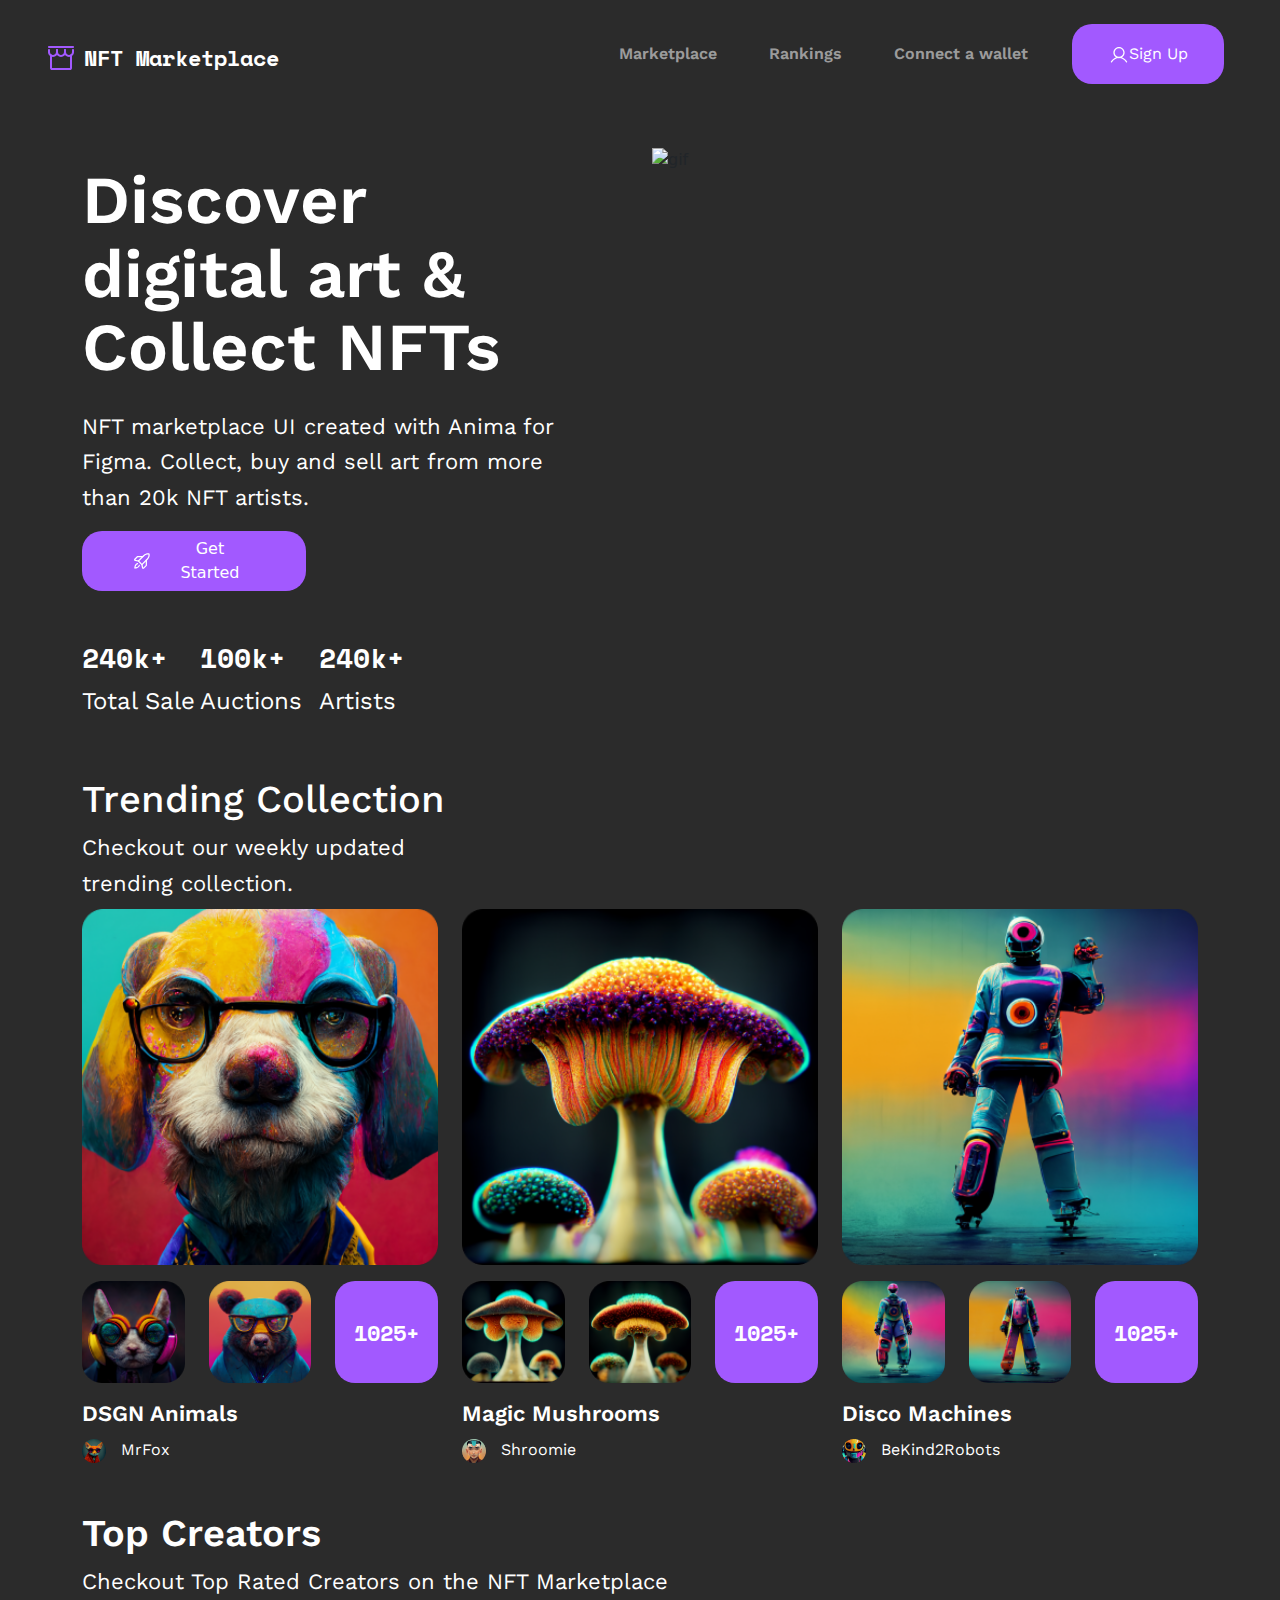
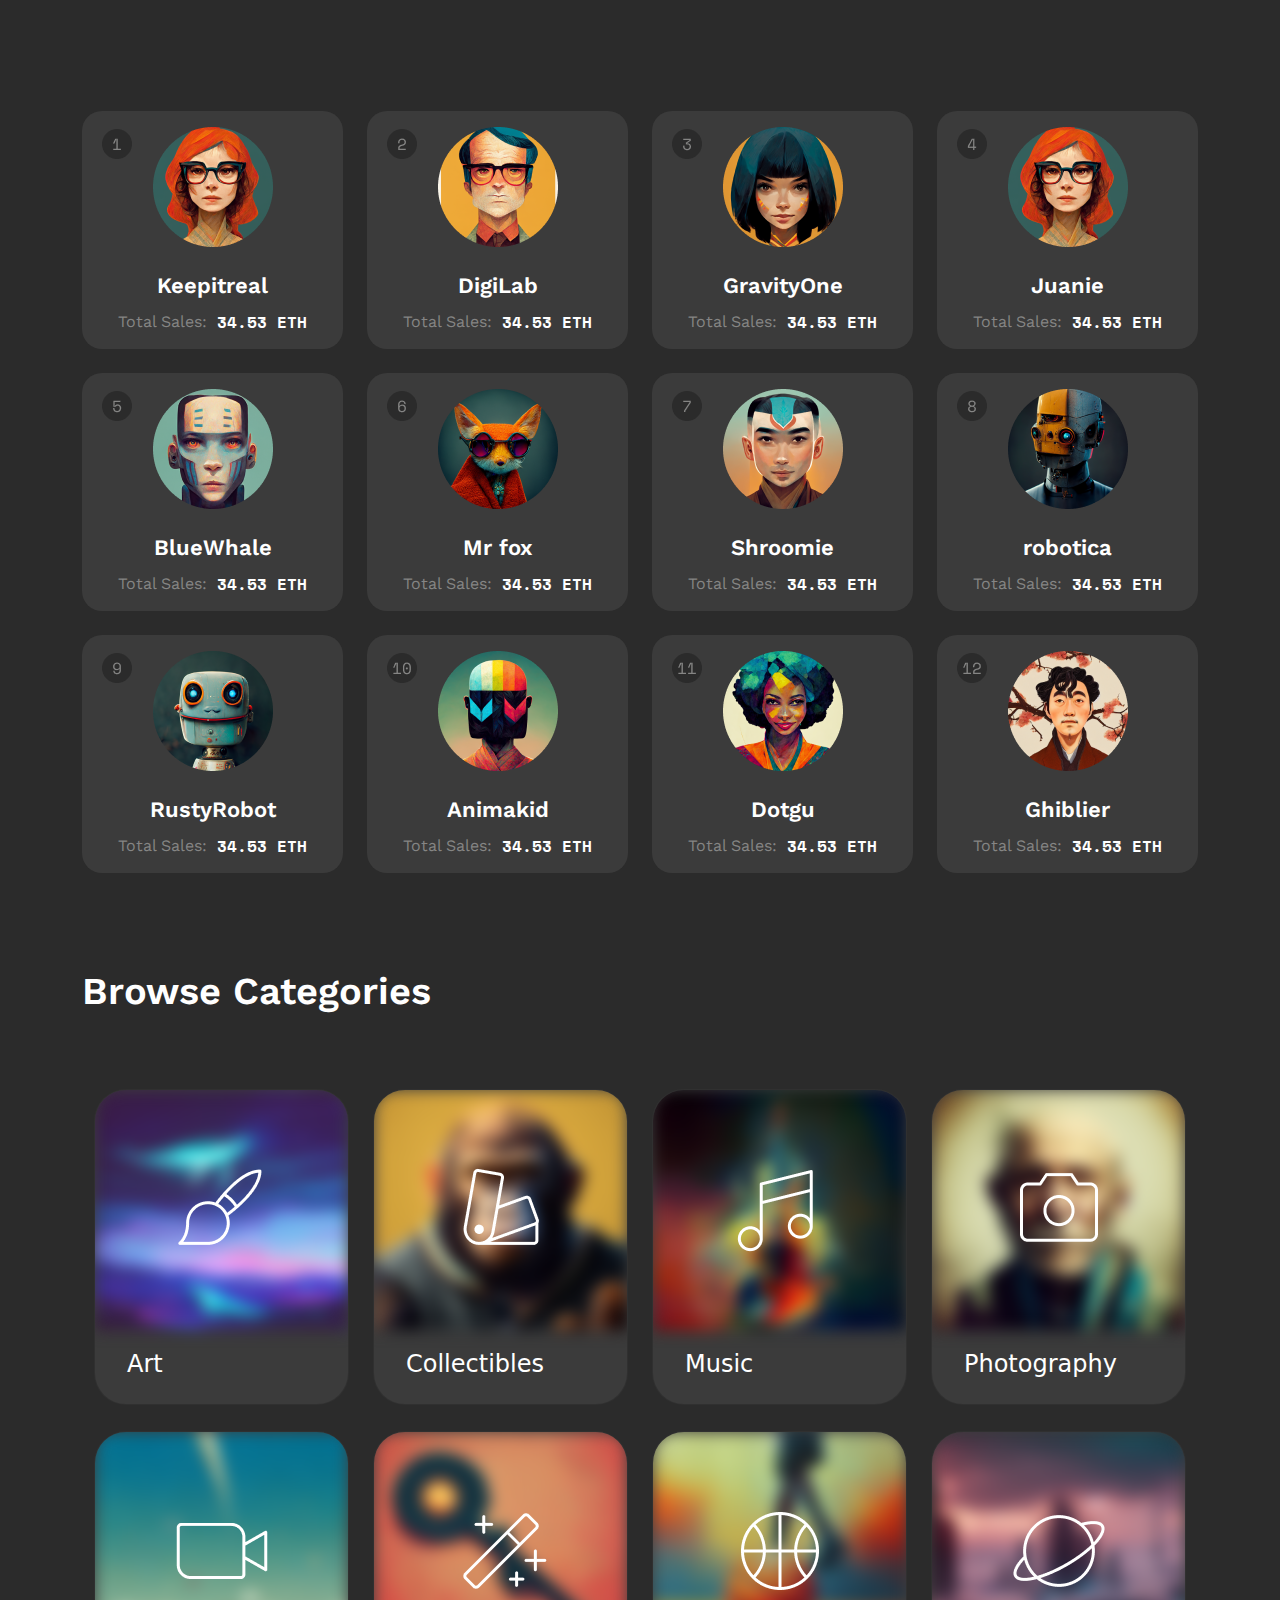
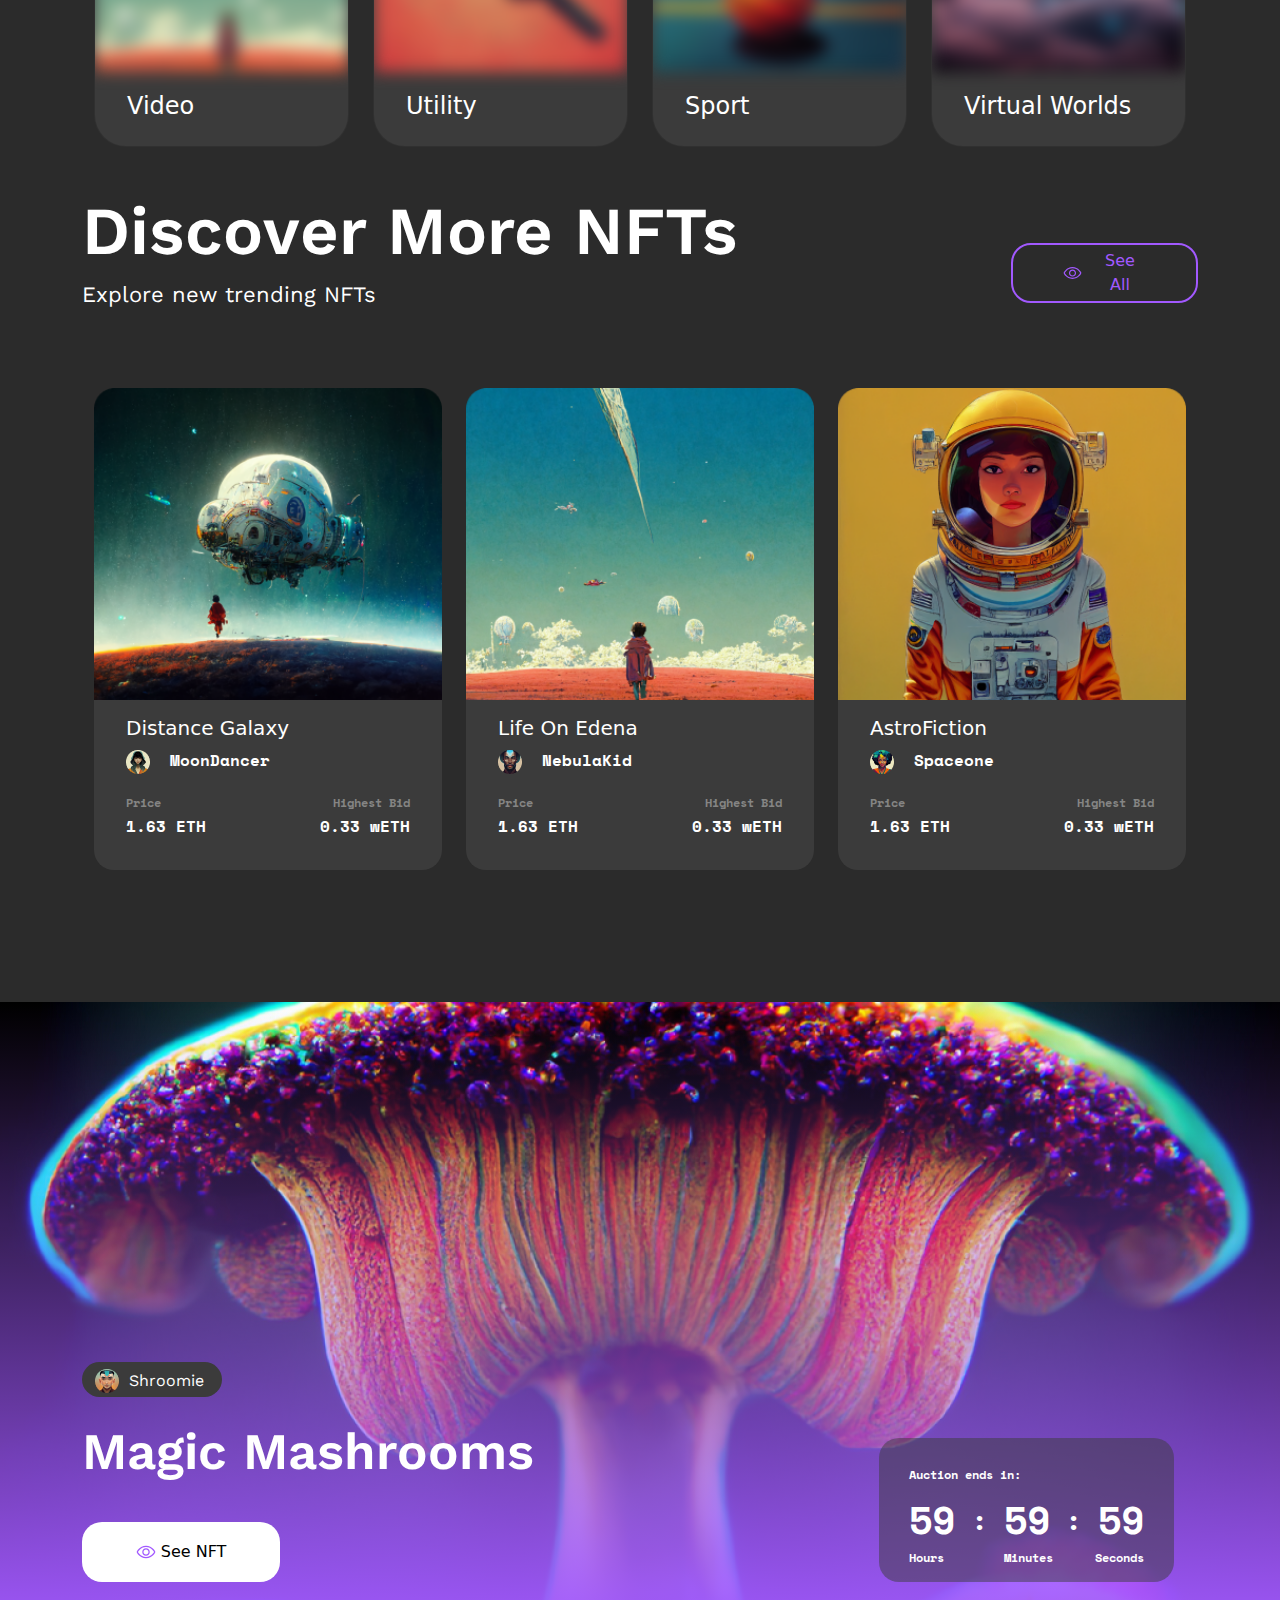
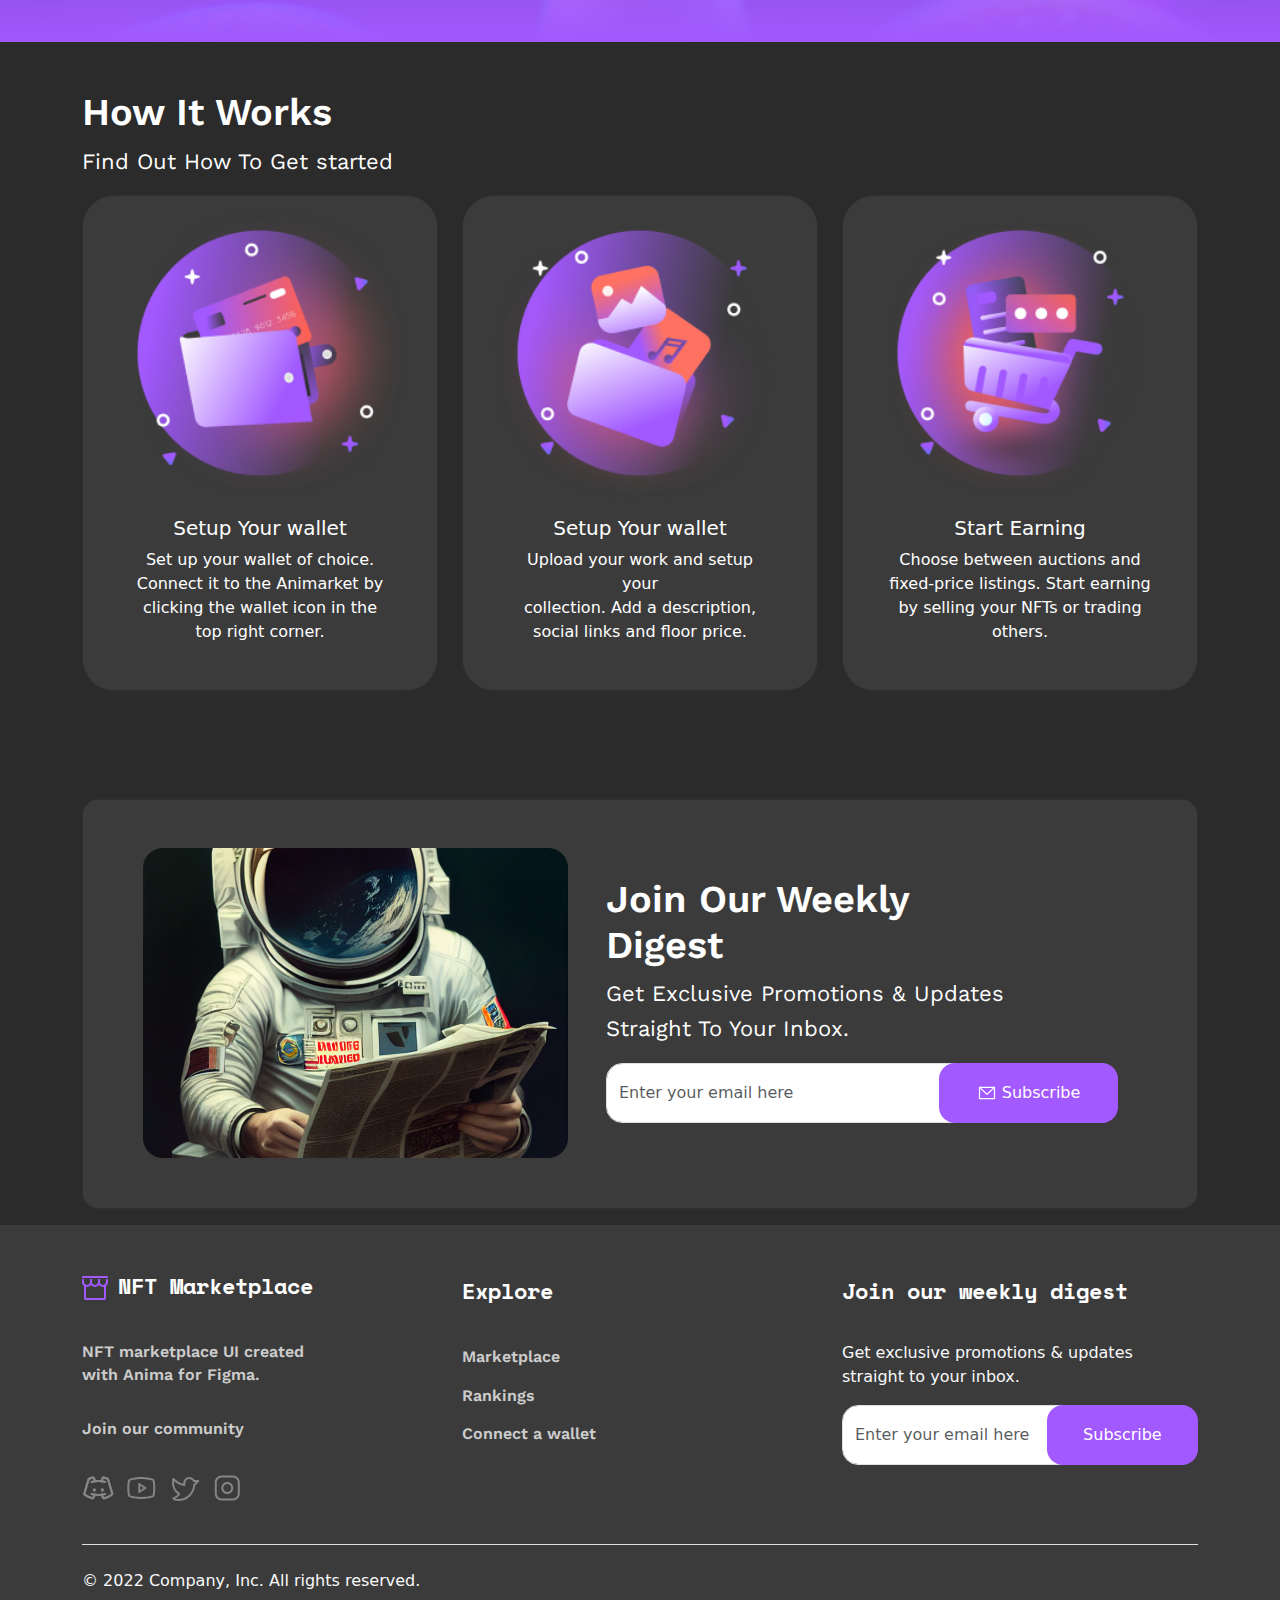
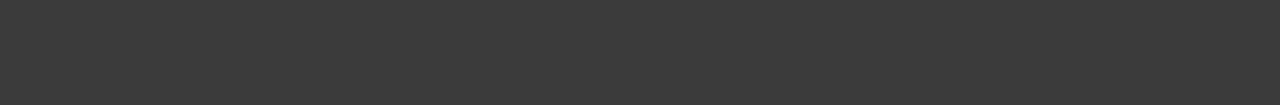
==== index.html @ c6dda2f6 "initial commit" ====
<!DOCTYPE html>
<html lang="en" style="overflow-x: hidden;">

<head>
    <title></title>
    <meta charset="UTF-8">
    <meta name="viewport" content="width=device-width, initial-scale=1">
    <link href="https://cdn.jsdelivr.net/npm/bootstrap@5.3.0-alpha1/dist/css/bootstrap.min.css" rel="stylesheet">
    <script src="https://cdn.jsdelivr.net/npm/bootstrap@5.3.0-alpha1/dist/js/bootstrap.bundle.min.js"></script>
    <link href="style.css" rel="stylesheet">
</head>

<body>


    <div class="navbar navbar-expand-lg navbar-dark">
        <h5 class="logo1 mt-4"><svg width="26" height="24" viewBox="0 0 26 24" fill="none"
                xmlns="http://www.w3.org/2000/svg">
                <path fill-rule="evenodd" clip-rule="evenodd"
                    d="M3 8.4502C3.55228 8.4502 4 8.89791 4 9.4502V22.0002H22V9.4502C22 8.89791 22.4477 8.4502 23 8.4502C23.5523 8.4502 24 8.89791 24 9.4502V22.0002C24 22.5306 23.7893 23.0393 23.4142 23.4144C23.0391 23.7895 22.5304 24.0002 22 24.0002H4C3.46957 24.0002 2.96086 23.7895 2.58579 23.4144C2.21071 23.0393 2 22.5306 2 22.0002V9.4502C2 8.89791 2.44772 8.4502 3 8.4502Z"
                    fill="#A259FF"></path>
                <path fill-rule="evenodd" clip-rule="evenodd"
                    d="M0 1C0 0.447715 0.447715 0 1 0H25C25.5523 0 26 0.447715 26 1C26 1.55228 25.5523 2 25 2H1C0.447715 2 0 1.55228 0 1Z"
                    fill="#A259FF"></path>
                <path fill-rule="evenodd" clip-rule="evenodd"
                    d="M1 3C1.55228 3 2 3.44772 2 4V6C2 6.79565 2.31607 7.55871 2.87868 8.12132C3.44129 8.68393 4.20435 9 5 9C5.79565 9 6.55871 8.68393 7.12132 8.12132C7.68393 7.55871 8 6.79565 8 6V4C8 3.44772 8.44772 3 9 3C9.55229 3 10 3.44772 10 4V6C10 7.32608 9.47322 8.59785 8.53553 9.53553C7.59785 10.4732 6.32608 11 5 11C3.67392 11 2.40215 10.4732 1.46447 9.53553C0.526784 8.59785 0 7.32608 0 6V4C0 3.44772 0.447715 3 1 3Z"
                    fill="#A259FF"></path>
                <path fill-rule="evenodd" clip-rule="evenodd"
                    d="M9 3C9.55228 3 10 3.44772 10 4V6C10 6.79565 10.3161 7.55871 10.8787 8.12132C11.4413 8.68393 12.2044 9 13 9C13.7956 9 14.5587 8.68393 15.1213 8.12132C15.6839 7.55871 16 6.79565 16 6V4C16 3.44772 16.4477 3 17 3C17.5523 3 18 3.44772 18 4V6C18 7.32608 17.4732 8.59785 16.5355 9.53553C15.5979 10.4732 14.3261 11 13 11C11.6739 11 10.4021 10.4732 9.46447 9.53553C8.52678 8.59785 8 7.32608 8 6V4C8 3.44772 8.44772 3 9 3Z"
                    fill="#A259FF"></path>
                <path fill-rule="evenodd" clip-rule="evenodd"
                    d="M17 3C17.5523 3 18 3.44772 18 4V6C18 6.79565 18.3161 7.55871 18.8787 8.12132C19.4413 8.68393 20.2044 9 21 9C21.7956 9 22.5587 8.68393 23.1213 8.12132C23.6839 7.55871 24 6.79565 24 6V4C24 3.44772 24.4477 3 25 3C25.5523 3 26 3.44772 26 4V6C26 7.32608 25.4732 8.59785 24.5355 9.53553C23.5979 10.4732 22.3261 11 21 11C19.6739 11 18.4021 10.4732 17.4645 9.53553C16.5268 8.59785 16 7.32608 16 6V4C16 3.44772 16.4477 3 17 3Z"
                    fill="#A259FF"></path>
            </svg>NFT Marketplace</h5>
        <button class="navbar-toggler mt-3 border-0" type="button" data-bs-toggle="collapse" data-bs-target="#myNav">
            <svg width="24" height="24" viewBox="0 0 24 24" fill="none" xmlns="http://www.w3.org/2000/svg">
                <path fill-rule="evenodd" clip-rule="evenodd"
                    d="M3 12C3 11.5858 3.33579 11.25 3.75 11.25H20.25C20.6642 11.25 21 11.5858 21 12C21 12.4142 20.6642 12.75 20.25 12.75H3.75C3.33579 12.75 3 12.4142 3 12Z"
                    fill="white"></path>
                <path fill-rule="evenodd" clip-rule="evenodd"
                    d="M3 6C3 5.58579 3.33579 5.25 3.75 5.25H15C15.4142 5.25 15.75 5.58579 15.75 6C15.75 6.41421 15.4142 6.75 15 6.75H3.75C3.33579 6.75 3 6.41421 3 6Z"
                    fill="white"></path>
                <path fill-rule="evenodd" clip-rule="evenodd"
                    d="M3 18C3 17.5858 3.33579 17.25 3.75 17.25H15C15.4142 17.25 15.75 17.5858 15.75 18C15.75 18.4142 15.4142 18.75 15 18.75H3.75C3.33579 18.75 3 18.4142 3 18Z"
                    fill="white"></path>
            </svg>
        </button>
        <div class="collapse navbar-collapse" id="myNav">
            <ul class="navbar-nav mt-2 ms-auto  me-5 ">
                <li class="nav-link nav-link1">
                    <a href="index6.html" class="nav-link">Marketplace</a>
                </li>
                <li class="nav-link nav-link1">
                    <a href="index7.htm" class="nav-link">Rankings</a>
                </li>
                <li class="nav-link nav-link1">
                    <a href="index4.html" class="nav-link">Connect a wallet</a>
                </li>
                <li class="nav-link  nav-link1">
                    <a href="index2.html">
                        <button class="Sign"><svg width="20" height="20" viewBox="0 0 20 20" fill="none"
                                xmlns="http://www.w3.org/2000/svg">
                                <path fill-rule="evenodd" clip-rule="evenodd"
                                    d="M10 3.125C7.58375 3.125 5.625 5.08375 5.625 7.5C5.625 9.91625 7.58375 11.875 10 11.875C12.4162 11.875 14.375 9.91625 14.375 7.5C14.375 5.08375 12.4162 3.125 10 3.125ZM4.375 7.5C4.375 4.3934 6.8934 1.875 10 1.875C13.1066 1.875 15.625 4.3934 15.625 7.5C15.625 10.6066 13.1066 13.125 10 13.125C6.8934 13.125 4.375 10.6066 4.375 7.5Z"
                                    fill="white"></path>
                                <path fill-rule="evenodd" clip-rule="evenodd"
                                    d="M10 13.1245C8.57364 13.1245 7.17241 13.5 5.93717 14.2132C4.70194 14.9265 3.67623 15.9523 2.96317 17.1877C2.79061 17.4866 2.40837 17.5891 2.10942 17.4165C1.81047 17.2439 1.70802 16.8617 1.88058 16.5628C2.70335 15.1374 3.88686 13.9537 5.31212 13.1307C6.73739 12.3078 8.3542 11.8745 10 11.8745C11.6458 11.8745 13.2626 12.3078 14.6879 13.1307C16.1131 13.9537 17.2966 15.1374 18.1194 16.5628C18.292 16.8617 18.1895 17.2439 17.8906 17.4165C17.5916 17.5891 17.2094 17.4866 17.0368 17.1877C16.3238 15.9523 15.2981 14.9265 14.0628 14.2132C12.8276 13.5 11.4264 13.1245 10 13.1245Z"
                                    fill="white"></path>
                            </svg>Sign Up</button></a>
                </li>
            </ul>
        </div>

    </div>

    <div class="container mt-5">
        <div class="row ">
            <div class="content col-12 col-md-6">
                <div class="col-md-12 col-sm-12 mt-3">
                    <h1 class="discover">Discover <br class="br1">digital art &amp;<br class="br2"> Collect NFTs
                    </h1>
                </div>
                <div class="col-lg-6  col-md-12  ">
                    <p class="discription mt-4">NFT marketplace UI created with Anima for<br> Figma. Collect, buy
                        and
                        sell art from more<br> than 20k NFT artists.</p>
                </div>
                <div class="button-1 col-md-12 col-12">
                    <a class="butn" href="index2.html" style="text-decoration: none;">
                        <button type="button" class="getstart">
                            <svg class="rocket" width="20" height="20" viewBox="0 0 20 20" fill="none"
                                xmlns="http://www.w3.org/2000/svg">
                                <path fill-rule="evenodd" clip-rule="evenodd"
                                    d="M6.17053 12.4491C6.28055 12.7763 6.10451 13.1307 5.77734 13.2408C4.71792 13.597 4.15489 14.4864 3.85373 15.3908C3.73414 15.7499 3.66189 16.0956 3.61848 16.3814C3.90434 16.338 4.25006 16.2658 4.60917 16.1462C5.51355 15.845 6.4029 15.282 6.75916 14.2226C6.86918 13.8954 7.2236 13.7194 7.55078 13.8294C7.87795 13.9394 8.05399 14.2938 7.94396 14.621C7.4096 16.21 6.08801 16.9712 5.00411 17.3322C4.45655 17.5145 3.94395 17.6045 3.5698 17.6494C3.38182 17.672 3.22641 17.6834 3.116 17.6892C3.06074 17.6921 3.01658 17.6936 2.98505 17.6944C2.96928 17.6948 2.95666 17.695 2.94737 17.6951L2.93596 17.6952L2.93217 17.6952L2.93077 17.6952L2.93019 17.6952C2.92993 17.6952 2.92969 17.6952 2.92969 17.0702C2.30469 17.0702 2.30469 17.07 2.30469 17.0697L2.30469 17.0692L2.30469 17.0678L2.30471 17.064L2.30481 17.0526C2.30493 17.0433 2.30514 17.0306 2.30553 17.0149C2.30631 16.9833 2.30782 16.9392 2.31072 16.8839C2.31653 16.7735 2.32797 16.6181 2.35052 16.4301C2.3954 16.056 2.48542 15.5434 2.66776 14.9958C3.0287 13.9119 3.78989 12.5903 5.37891 12.056C5.70608 11.9459 6.0605 12.122 6.17053 12.4491ZM2.92969 17.0702H2.30469C2.30469 17.4154 2.58451 17.6952 2.92969 17.6952V17.0702Z"
                                    fill="white"></path>
                                <path fill-rule="evenodd" clip-rule="evenodd"
                                    d="M16.5462 3.45406C15.8207 3.34943 14.035 3.31002 12.2075 5.13753L7.34476 10.0003L9.99994 12.6555L14.8627 7.79271C16.6902 5.9652 16.6508 4.17951 16.5462 3.45406ZM16.7274 2.21727C15.7297 2.07282 13.5057 2.07157 11.3236 4.25365L6.01893 9.55834C5.90172 9.67555 5.83588 9.83452 5.83588 10.0003C5.83588 10.166 5.90172 10.325 6.01893 10.4422L9.558 13.9813C9.80208 14.2254 10.1978 14.2254 10.4419 13.9813L15.7466 8.67659C17.9286 6.49452 17.9274 4.27052 17.7829 3.27282C17.7464 3.0058 17.6234 2.75803 17.4328 2.5674C17.2422 2.37678 16.9944 2.25382 16.7274 2.21727Z"
                                    fill="white"></path>
                                <path fill-rule="evenodd" clip-rule="evenodd"
                                    d="M14.4219 8.49243C14.7671 8.49243 15.0469 8.77225 15.0469 9.11743V14.1643L15.0468 14.1732C15.0421 14.5015 14.9085 14.8147 14.6749 15.0452L12.1526 17.5753C11.9925 17.7352 11.792 17.8486 11.5724 17.9035C11.3529 17.9584 11.1225 17.9527 10.906 17.8869C10.6895 17.8212 10.4948 17.6978 10.3429 17.5301C10.1911 17.3625 10.0875 17.1569 10.0433 16.9351C10.0433 16.935 10.0434 16.9353 10.0433 16.9351L9.38719 13.6622C9.31934 13.3237 9.5387 12.9944 9.87714 12.9265C10.2156 12.8587 10.545 13.078 10.6128 13.4165L11.2692 16.6909L13.7969 14.1554V9.11743C13.7969 8.77225 14.0767 8.49243 14.4219 8.49243Z"
                                    fill="white"></path>
                                <path fill-rule="evenodd" clip-rule="evenodd"
                                    d="M5.82698 4.95319L5.83588 4.95312H10.8828C11.2279 4.95312 11.5078 5.23295 11.5078 5.57812C11.5078 5.9233 11.2279 6.20312 10.8828 6.20312H5.84472L5.83967 6.20828L5.83964 6.20825L3.30933 8.73075L3.3103 8.73094L6.58373 9.38719C6.92218 9.45504 7.14154 9.78441 7.07369 10.1229C7.00584 10.4613 6.67647 10.6807 6.33803 10.6128L3.06556 9.95675C3.06537 9.95671 3.06518 9.95668 3.065 9.95664C2.84325 9.91244 2.63764 9.80892 2.47006 9.65711C2.30235 9.50516 2.17903 9.31054 2.11327 9.094C2.04751 8.87746 2.04176 8.64712 2.09665 8.42757C2.15154 8.20802 2.265 8.00749 2.42493 7.84738L2.42587 7.84644L2.42587 7.84644L4.95498 5.32514C5.18549 5.09151 5.49869 4.95786 5.82698 4.95319Z"
                                    fill="white"></path>
                            </svg>Get Started</button>
                    </a>
                </div>
                <div class="numbers col-md-6 col-12" style="display: flex; gap:50px;">
                    <div class="number-1 col-md-3 col-sm-12 d-inline-block justify-content-center">
                        <h4 class="n240k">240k+<br>
                        </h4>
                        <h5 class="Total">Total Sale </h5>

                    </div>
                    <div class="number-2 col-md-3 col-sm-12 d-inline-block justify-content-center">
                        <h4 class="n240k">100k+<br>
                        </h4>
                        <h5 class="Auctions">Auctions</h5>

                    </div>
                    <div class="number-3 col-md-3 col-sm-12 d-inline-block justify-content-center">
                        <h4 class="n240k">240k+<br>
                        </h4>
                        <h5 class="Artists">Artists </h5>

                    </div>
                </div>
            </div>
            <div class="col-md-6 col-sm-12 d-flex justify-content-end">
                <img class="image1" src="Images/heroanimationtransparentbck-2.gif" alt="gif" style="width: 100%;">
            </div>

        </div>
    </div>







    <!--SECTION-1--END-->
    <div class="container">
        <div class="row mt-5">
            <div class="trending col-md-12 col-sm-12">
                <h3 class="text ">Trending Collection</h3>
            </div>
            <div class="Checkout col-md-12 col-sm-12">
                <h3 class="text-1">Checkout our weekly updated<br class="br2"> trending collection.</h3>
            </div>
        </div>

        <div class="row justify-content-between">
            <div class="col-md-4 col-12 MrFox" id="change2">
                <a href="index5.html">
                    <div>
                        <div style="width: 100% !important ;height: auto !important;">
                            <img class="dog" src="Images/dog.png" alt="image of dog">
                        </div>
                        <div class="row mt-3 ">
                            <div class="col-4">
                                <img src="Images/cat.png" alt="image of cat" style="width:100%;">
                            </div>
                            <div class="col-4">
                                <img src="Images/bear.png" alt="image of bear" style="width:100%;">
                            </div>
                            <div class="col-4">
                                <button class="btn-25" style="width: 100%; height: 100%;">
                                    1025+
                                </button>
                            </div>
                        </div>
                        <div class="image_footer">
                            <div class=" mt-3">
                                <h5 class="animals">DSGN Animals</h5>
                            </div>
                            <div>
                                <img src="Images/Avatar Placeholder (1).png" alt="avatar">
                                <span class="MrFox1">&nbsp; MrFox</span>
                            </div>
                        </div>
                    </div>
                </a>
            </div>
            <div class="card2 col-md-4  col-6 ">
                <a href="index5.html">
                    <img class="cat" src="Images/mushroom.png">
                    <div class="row justify-content-between mt-3">
                        <div class="col-4">
                            <img src="Images/mashroom1.png" alt="image" of="" cat="" style="width:100%;">
                        </div>
                        <div class="col-4">
                            <img src="Images/mashroom2.png" alt="image of bear" style="width:100%;">
                        </div>
                        <div class="col-4">
                            <button class="btn-25" type="button" style="width:100%;height: 100%;">1025+</button>
                        </div>
                    </div>
                    <div class="row d-flex mt-3">
                        <div class="col-6">
                            <h5 class="animals">Magic Mushrooms</h5>
                        </div>
                        <div class="btn-27">
                            <img src="Images/Avatar Placeholder (2).png" alt="avatar">
                            <span class="MrFox1">&nbsp; Shroomie</span>
                        </div>
                    </div>
                </a>
            </div>
            <div class="card3 col-md-4 col-6">
                <a href="index5.html">
                    <img class="cat" src="Images/person.png">
                    <div class="row d-flex mt-3">
                        <div class="col-4">
                            <img src="Images/person1.png" style="width:100%;" alt="image of cat">
                        </div>
                        <div class="col-4">
                            <img src="Images/person2.png" style="width:100%;" alt="image of bear">
                        </div>
                        <div class="col-4">
                            <button class="btn-25" style="width:100%;height: 100%;" type="button">1025+</button>
                        </div>
                    </div>
                    <div class="row d-flex mt-3">
                        <div class="col-6">
                            <h5 class="animals">Disco Machines</h5>
                        </div>
                        <div class="btn-27">
                            <img src="Images/Avatar Placeholder (3).png " alt="avatar">
                            <span class="MrFox1">&nbsp; BeKind2Robots</span>
                        </div>
                    </div>
                </a>
            </div>
        </div>
    </div>


    <div class="container mt-5">
        <div class="row ">

            <div class=" col-md-12">
                <h3 class="Creators">Top Creators</h3>
            </div>
            <div class="col-md-12">
                <p class="Checkout">Checkout Top Rated Creators on the NFT Marketplace</p>
            </div>
        </div>

        <div class="row mt-5 pb-5 gy-4">
            <a href="index3.html">
                <div class="col-md-3 col-lg-3">
                    <div class=" position-relative creators">
                        <img class="position-absolute" src="Images/Number1.png" alt="number"
                            style="top:18px !important; left: 20px !important;">
                        <div class="row">
                            <div class="col-md-12 col-sm-5 d-flex justify-content-center pt-3">
                                <img src="Images/Avatar Placeholder.png" class="avatar3">
                            </div>
                            <div class="col-md-12 col-sm-7 pb-3 pt-4">
                                <h4 class="Keepitreal1">Keepitreal</h4>
                                <p class="sales1 d-flex justify-content-center" style="color: #858584;">Total
                                    Sales:<span style="color: white;" class="total-sales"> &nbsp;34.53 ETH</span></p>

                            </div>
                        </div>
                    </div>
            </a>
        </div>


        <div class="col-md-3 col-lg-3">
            <a href="index3.html">
                <div class=" position-relative creators">
                    <img class="position-absolute" src="Images/Number2.png" alt="number"
                        style="top:18px !important; left: 20px !important;">
                    <div class="row">
                        <div class="col-md-12 col-sm-5 d-flex justify-content-center pt-3">
                            <img src="Images/21.png" class="avatar3">
                        </div>
                        <div class="col-md-12 col-sm-7 pb-3 pt-4">
                            <h4 class="Keepitreal1">DigiLab</h4>
                            <p class="sales1 d-flex justify-content-center" style="color: #858584;">Total
                                Sales:<span style="color: white;" class="total-sales"> &nbsp;34.53 ETH</span></p>
                        </div>

                    </div>
                </div>
            </a>

        </div>

        <div class="col-md-3 col-lg-3">
            <a href="index3.html">
                <div class=" position-relative creators">
                    <img class="position-absolute" src="Images/Number3.png" alt="number"
                        style="top:18px !important; left: 20px !important;">
                    <div class="row">
                        <div class="col-md-12 col-sm-5 d-flex justify-content-center pt-3">
                            <img src="Images/Avatar Placeholder (5).png" class="avatar3">
                        </div>
                        <div class="col-md-12 col-sm-7 pb-3 pt-4">
                            <h4 class="Keepitreal1">GravityOne</h4>
                            <p class="sales1 d-flex justify-content-center" style="color: #858584;">Total
                                Sales:<span style="color: white;" class="total-sales"> &nbsp;34.53 ETH</span></p>
                        </div>
                    </div>
                </div>
            </a>
        </div>

        <div class="col-md-3 col-lg-3">
            <a href="index3.html">
                <div class=" position-relative creators">
                    <img class="position-absolute" src="Images/Number4.png" alt="number"
                        style="top:18px !important; left: 20px !important;">
                    <div class="row">
                        <div class="col-md-12 col-sm-5 d-flex justify-content-center pt-3">
                            <img src="Images/Avatar Placeholder.png" class="avatar3">
                        </div>
                        <div class="col-md-12 col-sm-7 pb-3 pt-4">
                            <h4 class="Keepitreal1">Juanie</h4>
                            <p class="sales1 d-flex justify-content-center" style="color: #858584;">Total
                                Sales:<span style="color: white;" class="total-sales"> &nbsp;34.53 ETH</span></p>
                        </div>
                    </div>
                </div>
            </a>
        </div>


        <div class="col-md-3 col-lg-3">
            <a href="index3.html">
                <div class=" position-relative creators">
                    <img class="position-absolute" src="Images/Number5.png" alt="number"
                        style="top:18px !important; left: 20px !important;">
                    <div class="row">
                        <div class="col-md-12 col-sm-5 d-flex justify-content-center pt-3">
                            <img src="Images/Avatar Placeholder (6).png" class="avatar3">
                        </div>
                        <div class="col-md-12 col-sm-7 pb-3 pt-4">
                            <h4 class="Keepitreal1">BlueWhale</h4>
                            <p class="sales1 d-flex justify-content-center" style="color: #858584;">Total
                                Sales:<span style="color: white;" class="total-sales"> &nbsp;34.53 ETH</span></p>

                        </div>
                    </div>
                </div>
            </a>
        </div>

        <div class="col-md-3 col-lg-3 hide2">
            <a href="index3.html">
                <div class=" position-relative creators">
                    <img class="position-absolute" src="Images/Number6.png" alt="number"
                        style="top:18px !important; left: 20px !important;">
                    <div class="row">
                        <div class="col-md-12 col-sm-5 d-flex justify-content-center pt-3">
                            <img src="Images/Avatar Placeholder (7).png" class="avatar3">
                        </div>
                        <div class="col-md-12 col-sm-7 pb-3 pt-4">
                            <h4 class="Keepitreal1">Mr fox</h4>
                            <p class="sales1 d-flex justify-content-center" style="color: #858584;">Total
                                Sales:<span style="color: white;" class="total-sales"> &nbsp;34.53 ETH</span></p>

                        </div>
                    </div>
                </div>
            </a>
        </div>


        <div class="col-md-3 col-lg-3 hide2">
            <a href="index3.html">
                <div class=" position-relative creators">
                    <img class="position-absolute" src="Images/Number7.png" alt="number"
                        style="top:18px !important; left: 20px !important;">
                    <div class="row">
                        <div class="col-md-12 col-sm-5 d-flex justify-content-center pt-3">
                            <img src="Images/Avatar Placeholder (8).png" class="avatar3">
                        </div>
                        <div class="col-md-12 col-sm-7 pb-3 pt-4">
                            <h4 class="Keepitreal1">Shroomie</h4>
                            <p class="sales1 d-flex justify-content-center" style="color: #858584;">Total
                                Sales:<span style="color: white;" class="total-sales"> &nbsp;34.53 ETH</span></p>

                        </div>
                    </div>
                </div>
            </a>
        </div>


        <div class="col-md-3 col-lg-3 hide2">
            <a href="index3.html">
                <div class=" position-relative creators">
                    <img class="position-absolute" src="Images/Number8.png" alt="number"
                        style="top:18px !important; left: 20px !important;">
                    <div class="row">
                        <div class="col-md-12 col-sm-5 d-flex justify-content-center pt-3">
                            <img src="Images/Avatar Placeholder (9).png" class="avatar3">
                        </div>
                        <div class="col-md-12 col-sm-7 pb-3 pt-4">
                            <h4 class="Keepitreal1">robotica</h4>
                            <p class="sales1 d-flex justify-content-center" style="color: #858584;">Total
                                Sales:<span style="color: white;" class="total-sales"> &nbsp;34.53 ETH</span></p>

                        </div>
                    </div>
                </div>
            </a>
        </div>

        <div class="col-md-3 col-lg-3 hide2">
            <a href="index3.html">
                <div class=" position-relative creators">
                    <img class="position-absolute" src="Images/Number9.png" alt="number"
                        style="top:18px !important; left: 20px !important;">
                    <div class="row">
                        <div class="col-md-12 col-sm-5 d-flex justify-content-center pt-3">
                            <img src="Images/Avatar Placeholder (10).png" class="avatar3">
                        </div>
                        <div class="col-md-12 col-sm-7 pb-3 pt-4">
                            <h4 class="Keepitreal1">RustyRobot</h4>
                            <p class="sales1 d-flex justify-content-center" style="color: #858584;">Total
                                Sales:<span style="color: white;" class="total-sales"> &nbsp;34.53 ETH</span></p>

                        </div>
                    </div>
                </div>
            </a>
        </div>


        <div class="col-md-3 col-lg-3 hide2">
            <a href="index3.html">
                <div class=" position-relative creators">
                    <img class="position-absolute" src="Images/Number10.png" alt="number"
                        style="top:18px !important; left: 20px !important;">
                    <div class="row">
                        <div class="col-md-12 col-sm-5 d-flex justify-content-center pt-3">
                            <img src="Images/Avatar Placeholder (11).png" class="avatar3">
                        </div>
                        <div class="col-md-12 col-sm-7 pb-3 pt-4">
                            <h4 class="Keepitreal1">Animakid</h4>
                            <p class="sales1 d-flex justify-content-center" style="color: #858584;">Total
                                Sales:<span style="color: white;" class="total-sales"> &nbsp;34.53 ETH</span></p>

                        </div>
                    </div>
                </div>
            </a>
        </div>


        <div class="col-md-3 col-lg-3 hide2">
            <a href="index3.html">
                <div class=" position-relative creators">
                    <img class="position-absolute" src="Images/Number11.png" alt="number"
                        style="top:18px !important; left: 20px !important;">
                    <div class="row">
                        <div class="col-md-12 col-sm-5 d-flex justify-content-center pt-3">
                            <img src="Images/Avatar Placeholder (12).png" class="avatar3">
                        </div>
                        <div class="col-md-12 col-sm-7 pb-3 pt-4">
                            <h4 class="Keepitreal1">Dotgu</h4>
                            <p class="sales1 d-flex justify-content-center" style="color: #858584;">Total
                                Sales:<span style="color: white;" class="total-sales"> &nbsp;34.53 ETH</span></p>

                        </div>
                    </div>
                </div>
            </a>
        </div>


        <div class="col-md-3 col-lg-3 hide2">
            <a href="index3.html">
                <div class=" position-relative creators">
                    <img class="position-absolute" src="Images/Number12.png" alt="number"
                        style="top:18px !important; left: 20px !important;">
                    <div class="row">
                        <div class="col-md-12 col-sm-5 d-flex justify-content-center pt-3">
                            <img src="Images/Avatar Placeholder (13).png" class="avatar3">
                        </div>
                        <div class="col-md-12 col-sm-7 pb-3 pt-4">
                            <h4 class="Keepitreal1">Ghiblier</h4>
                            <p class="sales1 d-flex justify-content-center" style="color: #858584;">Total
                                Sales:<span style="color: white;" class="total-sales"> &nbsp;34.53 ETH</span></p>
                        </div>
                    </div>
                </div>
            </a>
        </div>

    </div>

    </div>








    <section class="section4">
        <div class="container main mt-5">
            <div class=" col-md-12">
                <h3 class="Creators">Browse Categories</h3>
            </div>
            <div class="container main1">
                <div class="container3">
                    <div class="row g-4 mt-5">
                        <div class="col-md-3 col-6">
                            <div class="card rounded-5 position-relative" style="background: #3B3B3B;padding: 0px;border-radius: 20px;margin-top:2px;
                                                   overflow: hidden;height:316px;">
                                <div class="d-flex justify-content-center align-items-center p-0 " style=" height: 240px;background-image: url(Images/Image_Placeholder.png);
                                                  background-repeat: no-repeat;
                                              background-size: cover;
                                                 filter: blur(7.5px);">
                                </div>
                                <div class="front">
                                    <img src="Images/PaintBrush (1).png" alt="PaintBrush" style="position: absolute;
                                               left: 50%;
                                               top: 22%;
                                               transform: translateX(-50%);">
                                </div>
                                <div class="art-filter justify-content-center align-content-center" style="position:absolute;
                                                left:0px; right: 0px;backdrop-filter: blur(7.5px);
                                                         border-radius: 20px 20px 0px 0px;">

                                </div>
                                <div class="card-body">
                                    <h4 class="card-text mt-1 ms-3" style="color: #FFFF;">Art</h4>
                                </div>
                            </div>
                        </div>
                        <div class="col-md-3 col-6">
                            <div class="card rounded-5 position-relative" style="background: #3B3B3B;padding: 0px;border-radius: 20px;margin-top:2px;
                                overflow: hidden;height:316px;">
                                <div class="d-flex justify-content-center align-items-center p-0 " style=" height: 240px;background-image: url(Images/Image\ Placeholder\ \(22\).png);
                                        background-repeat: no-repeat;
                                        background-size: cover;
                                        filter: blur(7.5px);">
                                </div>
                                <div class="front">
                                    <img src="Images/Swatches.png" alt="PaintBrush" style="position: absolute;
                                            left: 50%;
                                            top: 22%;
                                            transform: translateX(-50%);">
                                </div>
                                <div class="art-filter justify-content-center align-content-center" style="position:absolute;
                               left:0px; right: 0px;backdrop-filter: blur(7.5px);
                                border-radius: 20px 20px 0px 0px;">

                                </div>
                                <div class="card-body">
                                    <h4 class="card-text mt-1 ms-3" style="color: #FFFF;">Collectibles</h4>
                                </div>
                            </div>
                        </div>
                        <div class="col-md-3 col-6">
                            <div class="card rounded-5 position-relative" style="background: #3B3B3B;padding: 0px;border-radius: 20px;margin-top:2px;
                                overflow: hidden;height:316px;">
                                <div class="d-flex justify-content-center align-items-center p-0 " style=" height: 240px;background-image: url(Images/Image\ Placeholder\ \(34\).png);
                                        background-repeat: no-repeat;
                                        background-size: cover;
                                        filter: blur(7.5px);">
                                </div>
                                <div class="front">
                                    <img src="Images/MusicNotes (1).png" alt="PaintBrush" style="position: absolute;
                                            left: 50%;
                                            top: 22%;
                                            transform: translateX(-50%);">
                                </div>
                                <div class="art-filter justify-content-center align-content-center" style="position:absolute;
                               left:0px; right: 0px;backdrop-filter: blur(7.5px);
                                border-radius: 20px 20px 0px 0px;">

                                </div>
                                <div class="card-body">
                                    <h4 class="card-text mt-1 ms-3" style="color: #FFFF;">Music</h4>
                                </div>
                            </div>
                        </div>
                        <div class="col-md-3 col-6">
                            <div class="card rounded-5 position-relative" style="background: #3B3B3B;padding: 0px;border-radius: 20px;margin-top:2px;
                                overflow: hidden;height:316px;">
                                <div class="d-flex justify-content-center align-items-center p-0 " style=" height: 240px;background-image: url(Images/Image\ Placeholder\ \(35\).png);
                                        background-repeat: no-repeat;
                                        background-size: cover;
                                        filter: blur(7.5px);">
                                </div>
                                <div class="front">
                                    <img src="Images/Camera.png" alt="PaintBrush" style="position: absolute;
                                            left: 50%;
                                            top: 22%;
                                            transform: translateX(-50%);">
                                </div>
                                <div class="art-filter justify-content-center align-content-center" style="position:absolute;
                               left:0px; right: 0px;backdrop-filter: blur(7.5px);
                                border-radius: 20px 20px 0px 0px;">

                                </div>
                                <div class="card-body">
                                    <h4 class="card-text mt-1 ms-3" style="color: #FFFF;">Photography</h4>
                                </div>
                            </div>
                        </div>
                    </div>
                    <div class="row pt-4 g-4">
                        <div class="col-md-3 col-6">
                            <div class="card rounded-5 position-relative" style="background: #3B3B3B;padding: 0px;border-radius: 20px;margin-top:2px;
                                overflow: hidden;height:316px;">
                                <div class="d-flex justify-content-center align-items-center p-0 " style=" height: 240px;background-image: url(Images/Image\ Placeholder\ \(1\).png);
                                        background-repeat: no-repeat;
                                        background-size: cover;
                                        filter: blur(7.5px);">
                                </div>
                                <div class="front">
                                    <img src="Images/VideoCamera.png" alt="PaintBrush" style="position: absolute;
                                            left: 50%;
                                            top: 22%;
                                            transform: translateX(-50%);">
                                </div>
                                <div class="art-filter justify-content-center align-content-center" style="position:absolute;
                               left:0px; right: 0px;backdrop-filter: blur(7.5px);
                                border-radius: 20px 20px 0px 0px;">

                                </div>
                                <div class="card-body">
                                    <h4 class="card-text mt-1 ms-3" style="color: #FFFF;">Video</h4>
                                </div>
                            </div>
                        </div>
                        <div class="col-md-3 col-6">
                            <div class="card rounded-5 position-relative" style="background: #3B3B3B;padding: 0px;border-radius: 20px;margin-top:2px;
                                overflow: hidden;height:316px;">
                                <div class="d-flex justify-content-center align-items-center p-0 " style=" height: 240px;background-image: url(Images/Image\ Placeholder\ \(5\).png);
                                        background-repeat: no-repeat;
                                        background-size: cover;
                                        filter: blur(7.5px);">
                                </div>
                                <div class="front">
                                    <img src="Images/MagicWand.png" alt="PaintBrush" style="position: absolute;
                                            left: 50%;
                                            top: 22%;
                                            transform: translateX(-50%);">
                                </div>
                                <div class="art-filter justify-content-center align-content-center" style="position:absolute;
                               left:0px; right: 0px;backdrop-filter: blur(7.5px);
                                border-radius: 20px 20px 0px 0px;">

                                </div>
                                <div class="card-body">
                                    <h4 class="card-text mt-1 ms-3" style="color: #FFFF;">Utility</h4>
                                </div>
                            </div>
                        </div>
                        <div class="col-md-3 col-6">
                            <div class="card rounded-5 position-relative" style="background: #3B3B3B;padding: 0px; margin-top:2px; height:316px;
                                overflow: hidden;">
                                <div class="d-flex justify-content-center align-items-center p-0 " style=" height: 240px;background-image: url(Images/Image\ Placeholder\ \(6\).png);
                                        background-repeat: no-repeat;
                                        background-size: cover;
                                        filter: blur(7.5px);">
                                </div>
                                <div class="front">
                                    <img src="Images/Basketball.png" alt="PaintBrush" style="position: absolute;
                                            left: 50%;width: 100px; height: 100px;
                                            top: 22%;
                                            transform: translateX(-50%);">
                                </div>
                                <div class="art-filter justify-content-center align-content-center" style="position:absolute;
                               left:0px; right: 0px;backdrop-filter: blur(7.5px);
                                border-radius: 20px 20px 0px 0px;">

                                </div>
                                <div class="card-body">
                                    <h4 class="card-text mt-1 ms-3" style="color: #FFFF;">Sport</h4>
                                </div>
                            </div>
                        </div>
                        <div class="col-md-3 col-6">
                            <div class="card rounded-5 position-relative" style="background: #3B3B3B;padding: 0px;border-radius: 20px;margin-top:2px;
                                overflow: hidden;height:316px;">
                                <div class="d-flex justify-content-center align-items-center p-0 " style=" height: 240px;background-image: url(Images/Image\ Placeholder\ \(7\).png);
                                        background-repeat: no-repeat;
                                        background-size: cover;
                                        filter: blur(7.5px);">
                                </div>
                                <div class="front">
                                    <img src="Images/Planet (1).png" alt="PaintBrush" style="position: absolute;
                                            left: 50%;
                                            top: 22%;
                                            transform: translateX(-50%);">
                                </div>
                                <div class="art-filter justify-content-center align-content-center" style="position:absolute;
                               left:0px; right: 0px;backdrop-filter: blur(7.5px);
                                border-radius: 20px 20px 0px 0px;">

                                </div>
                                <div class="card-body">
                                    <h4 class="card-text mt-1 ms-3" style="color: #FFFF;">Virtual Worlds</h4>
                                </div>
                            </div>
                        </div>
                    </div>

                </div>
            </div>
        </div>

    </section>
    <section class="section5">
        <div class="container mt-5">
            <div class="col-md-12 ">
                <h3 class="discover ">Discover More NFTs</h3>
                <p class="Explore">Explore new trending NFTs</p>
                <button class="btn btn-28 ms-auto" type="button"><svg width="20" height="20" viewBox="0 0 20 20"
                        class="eye" fill="none" xmlns="http://www.w3.org/2000/svg">
                        <path fill-rule="evenodd" clip-rule="evenodd"
                            d="M2.83931 6.74556C4.3292 5.25567 6.66714 3.75 10 3.75C13.3329 3.75 15.6708 5.25567 17.1607 6.74556C17.9038 7.4887 18.4397 8.23076 18.7906 8.78809C18.9664 9.06724 19.0966 9.30146 19.184 9.4683C19.2277 9.55176 19.2608 9.61849 19.2835 9.66569C19.2949 9.6893 19.3037 9.70804 19.3099 9.72157L19.3174 9.7379L19.3197 9.74306L19.3206 9.74487L19.3209 9.74558C19.321 9.74588 19.3211 9.74616 18.75 10C19.3211 10.2538 19.321 10.2541 19.3209 10.2544L19.3206 10.2551L19.3197 10.2569L19.3174 10.2621L19.3099 10.2784C19.3037 10.292 19.2949 10.3107 19.2835 10.3343C19.2608 10.3815 19.2277 10.4482 19.184 10.5317C19.0966 10.6985 18.9664 10.9328 18.7906 11.2119C18.4397 11.7692 17.9038 12.5113 17.1607 13.2544C15.6708 14.7443 13.3329 16.25 10 16.25C6.66714 16.25 4.3292 14.7443 2.83931 13.2544C2.09617 12.5113 1.5603 11.7692 1.20939 11.2119C1.03362 10.9328 0.903373 10.6985 0.815984 10.5317C0.772267 10.4482 0.739205 10.3815 0.716476 10.3343C0.705109 10.3107 0.696319 10.292 0.690066 10.2784L0.682582 10.2621L0.680256 10.2569L0.679445 10.2551L0.679127 10.2544C0.678993 10.2541 0.678868 10.2538 1.25 10C0.678868 9.74616 0.678993 9.74588 0.679127 9.74558L0.679445 9.74487L0.680256 9.74306L0.682582 9.7379L0.690066 9.72157C0.696319 9.70804 0.705109 9.6893 0.716476 9.66569C0.739205 9.61849 0.772267 9.55176 0.815984 9.4683C0.903373 9.30146 1.03362 9.06724 1.20939 8.78809C1.5603 8.23076 2.09617 7.4887 2.83931 6.74556ZM1.25 10L0.678868 9.74616C0.607044 9.90777 0.607044 10.0922 0.678868 10.2538L1.25 10ZM1.94882 10C2.02235 10.1377 2.12794 10.3248 2.26718 10.5459C2.58033 11.0433 3.06008 11.7074 3.72319 12.3706C5.0458 13.6932 7.08286 15 10 15C12.9171 15 14.9542 13.6932 16.2768 12.3706C16.9399 11.7074 17.4197 11.0433 17.7328 10.5459C17.8721 10.3248 17.9777 10.1377 18.0512 10C17.9777 9.86227 17.8721 9.67524 17.7328 9.4541C17.4197 8.95674 16.9399 8.29255 16.2768 7.62944C14.9542 6.30683 12.9171 5 10 5C7.08286 5 5.0458 6.30683 3.72319 7.62944C3.06008 8.29255 2.58033 8.95674 2.26718 9.4541C2.12794 9.67524 2.02235 9.86227 1.94882 10ZM18.75 10L19.3211 10.2538C19.393 10.0922 19.393 9.90777 19.3211 9.74616L18.75 10Z"
                            fill="#A259FF"></path>
                        <path fill-rule="evenodd" clip-rule="evenodd"
                            d="M10 7.5C8.61929 7.5 7.5 8.61929 7.5 10C7.5 11.3807 8.61929 12.5 10 12.5C11.3807 12.5 12.5 11.3807 12.5 10C12.5 8.61929 11.3807 7.5 10 7.5ZM6.25 10C6.25 7.92893 7.92893 6.25 10 6.25C12.0711 6.25 13.75 7.92893 13.75 10C13.75 12.0711 12.0711 13.75 10 13.75C7.92893 13.75 6.25 12.0711 6.25 10Z"
                            fill="#A259FF"></path>
                    </svg>
                    See All</button>
            </div>

            <div class="container" style="width: 100%; justify-content:center; align-items: center;">

                <div class="row g-4">
                    <div class="col-md-4 col-12 cards ">
                        <div class="card" style="background: none; border:none; width: 100%;">
                            <img src="Images/Image Placeholder (3).png" class="card-img-top" alt="...">
                            <div class="card-body " style="border-bottom-left-radius:20px;
                                     border-bottom-right-radius:20px;background:#3b3b3b">
                                <h5 class="card-title ps-3" style="color:white;">Distance Galaxy</h5>
                                <p class="card-text ps-3 price2" style="color:white;">
                                    <img src="Images/Avatar Placeholder (14).png">&nbsp; MoonDancer
                                </p>


                                <div class=" justify-content-between d-flex">
                                    <div>
                                        <span class="price2 ms-3" style="font-size:12px;color: #858584;">Price</span>
                                        <p class="price2 ms-3" style="color:white;">1.63 ETH</p>
                                    </div>
                                    <div style="text-align:right; ">
                                        <span class="price2 me-3" style="font-size:12px;color: #858584;">Highest
                                            Bid</span>
                                        <p class="price2 me-3" style="color:white;">0.33 wETH</p>
                                    </div>
                                </div>
                            </div>
                        </div>
                    </div>
                    <div class="col-md-4 col-12 cards ">
                        <div class="card" style="background: none; border:none; width: 100%;">
                            <img src="Images/Image Placeholder (1).png" class="card-img-top">
                            <div class="card-body "
                                style="border-bottom-left-radius:20px; border-bottom-right-radius:20px;background:#3b3b3b">
                                <h5 class="card-title ps-3" style="color:white;">Life On Edena</h5>
                                <p class="card-text price2 ps-3" style="color:white;"><img
                                        src="Images/Avatar Placeholder (15).png">&nbsp; NebulaKid</p>
                                <div class=" justify-content-between d-flex">
                                    <div>
                                        <span class="price2 ms-3" style="font-size:12px;color: #858584;">Price</span>
                                        <p class="price2 ms-3" style="color:white;">1.63 ETH</p>
                                    </div>
                                    <div style="text-align:right; ">
                                        <span class="price2 me-3" style="font-size:12px;color: #858584;">Highest
                                            Bid</span>
                                        <p class="price2 me-3" style="color:white;">0.33 wETH</p>
                                    </div>
                                </div>
                            </div>
                        </div>
                    </div>
                    <div class="col-md-4 col-12 cards">
                        <div class="card " style="background: none; border:none; width: 100%;">
                            <img src="Images/Image Placeholder (2).png" class="card-img-top" alt="...">
                            <div class="card-body "
                                style="border-bottom-left-radius:20px;border-bottom-right-radius:20px; background:#3b3b3b">
                                <h5 class="card-title ps-3" style="color:white;">AstroFiction</h5>
                                <p class="card-text price2 ps-3" style="color:white;"><img
                                        src="Images/Avatar Placeholder (16).png ">&nbsp; Spaceone</p>


                                <div class=" justify-content-between d-flex">
                                    <div>
                                        <span class="price2 ms-3" style="font-size:12px;color: #858584;">Price</span>
                                        <p class="price2 ms-3" style="color:white;">1.63 ETH</p>
                                    </div>
                                    <div style="text-align:right; ">
                                        <span class="price2 me-3" style="font-size:12px;color: #858584;">Highest
                                            Bid</span>
                                        <p class="price2 me-3" style="color:white;">0.33 wETH</p>
                                    </div>
                                </div>
                            </div>
                        </div>
                    </div>

                    <div class="col-12">
                        <button class="btn btn-29 ms-auto" type="button"><svg width="20" height="20" viewBox="0 0 20 20"
                                class="eye" fill="none" xmlns="http://www.w3.org/2000/svg">
                                <path fill-rule="evenodd" clip-rule="evenodd"
                                    d="M2.83931 6.74556C4.3292 5.25567 6.66714 3.75 10 3.75C13.3329 3.75 15.6708 5.25567 17.1607 6.74556C17.9038 7.4887 18.4397 8.23076 18.7906 8.78809C18.9664 9.06724 19.0966 9.30146 19.184 9.4683C19.2277 9.55176 19.2608 9.61849 19.2835 9.66569C19.2949 9.6893 19.3037 9.70804 19.3099 9.72157L19.3174 9.7379L19.3197 9.74306L19.3206 9.74487L19.3209 9.74558C19.321 9.74588 19.3211 9.74616 18.75 10C19.3211 10.2538 19.321 10.2541 19.3209 10.2544L19.3206 10.2551L19.3197 10.2569L19.3174 10.2621L19.3099 10.2784C19.3037 10.292 19.2949 10.3107 19.2835 10.3343C19.2608 10.3815 19.2277 10.4482 19.184 10.5317C19.0966 10.6985 18.9664 10.9328 18.7906 11.2119C18.4397 11.7692 17.9038 12.5113 17.1607 13.2544C15.6708 14.7443 13.3329 16.25 10 16.25C6.66714 16.25 4.3292 14.7443 2.83931 13.2544C2.09617 12.5113 1.5603 11.7692 1.20939 11.2119C1.03362 10.9328 0.903373 10.6985 0.815984 10.5317C0.772267 10.4482 0.739205 10.3815 0.716476 10.3343C0.705109 10.3107 0.696319 10.292 0.690066 10.2784L0.682582 10.2621L0.680256 10.2569L0.679445 10.2551L0.679127 10.2544C0.678993 10.2541 0.678868 10.2538 1.25 10C0.678868 9.74616 0.678993 9.74588 0.679127 9.74558L0.679445 9.74487L0.680256 9.74306L0.682582 9.7379L0.690066 9.72157C0.696319 9.70804 0.705109 9.6893 0.716476 9.66569C0.739205 9.61849 0.772267 9.55176 0.815984 9.4683C0.903373 9.30146 1.03362 9.06724 1.20939 8.78809C1.5603 8.23076 2.09617 7.4887 2.83931 6.74556ZM1.25 10L0.678868 9.74616C0.607044 9.90777 0.607044 10.0922 0.678868 10.2538L1.25 10ZM1.94882 10C2.02235 10.1377 2.12794 10.3248 2.26718 10.5459C2.58033 11.0433 3.06008 11.7074 3.72319 12.3706C5.0458 13.6932 7.08286 15 10 15C12.9171 15 14.9542 13.6932 16.2768 12.3706C16.9399 11.7074 17.4197 11.0433 17.7328 10.5459C17.8721 10.3248 17.9777 10.1377 18.0512 10C17.9777 9.86227 17.8721 9.67524 17.7328 9.4541C17.4197 8.95674 16.9399 8.29255 16.2768 7.62944C14.9542 6.30683 12.9171 5 10 5C7.08286 5 5.0458 6.30683 3.72319 7.62944C3.06008 8.29255 2.58033 8.95674 2.26718 9.4541C2.12794 9.67524 2.02235 9.86227 1.94882 10ZM18.75 10L19.3211 10.2538C19.393 10.0922 19.393 9.90777 19.3211 9.74616L18.75 10Z"
                                    fill="#A259FF"></path>
                                <path fill-rule="evenodd" clip-rule="evenodd"
                                    d="M10 7.5C8.61929 7.5 7.5 8.61929 7.5 10C7.5 11.3807 8.61929 12.5 10 12.5C11.3807 12.5 12.5 11.3807 12.5 10C12.5 8.61929 11.3807 7.5 10 7.5ZM6.25 10C6.25 7.92893 7.92893 6.25 10 6.25C12.0711 6.25 13.75 7.92893 13.75 10C13.75 12.0711 12.0711 13.75 10 13.75C7.92893 13.75 6.25 12.0711 6.25 10Z"
                                    fill="#A259FF"></path>
                            </svg>See All</button>
                    </div>
                </div>

            </div>
        </div>




    </section>

    <section class="section6">
        <div class="container-fluid"
            style="background:linear-gradient(180deg, rgba(162, 89, 255, 0) 0%, #A259FF 100%);   height: 640px;">
            <div class="container mt-5">
                <div class="contaniner-fluid">
                    <div class="row col-md-12" style=" height: 580px; display: flex; ;
        align-items: flex-end;">

                        <div class="collumn2 col-md-6 col-12">
                            <div class="btn btn-30"
                                style="background: #3b3b3b;height: 35px;width: 140px;border-radius: 30px;">
                                <p class="Mashroom"><img src="Images/Avatar Placeholder (2).png"
                                        style="align-items: center; display: flex; ">&nbsp; Shroomie</p>
                            </div>
                            <p class="magic">Magic Mashrooms</p>
                            <button class="see"><svg style="margin-top: -2px;" width="20" height="20"
                                    viewBox="0 0 20 20" fill="none" xmlns="http://www.w3.org/2000/svg">
                                    <path fill-rule="evenodd" clip-rule="evenodd"
                                        d="M2.83931 6.74556C4.3292 5.25567 6.66714 3.75 10 3.75C13.3329 3.75 15.6708 5.25567 17.1607 6.74556C17.9038 7.4887 18.4397 8.23076 18.7906 8.78809C18.9664 9.06724 19.0966 9.30146 19.184 9.4683C19.2277 9.55176 19.2608 9.61849 19.2835 9.66569C19.2949 9.6893 19.3037 9.70804 19.3099 9.72157L19.3174 9.7379L19.3197 9.74306L19.3206 9.74487L19.3209 9.74558C19.321 9.74588 19.3211 9.74616 18.75 10C19.3211 10.2538 19.321 10.2541 19.3209 10.2544L19.3206 10.2551L19.3197 10.2569L19.3174 10.2621L19.3099 10.2784C19.3037 10.292 19.2949 10.3107 19.2835 10.3343C19.2608 10.3815 19.2277 10.4482 19.184 10.5317C19.0966 10.6985 18.9664 10.9328 18.7906 11.2119C18.4397 11.7692 17.9038 12.5113 17.1607 13.2544C15.6708 14.7443 13.3329 16.25 10 16.25C6.66714 16.25 4.3292 14.7443 2.83931 13.2544C2.09617 12.5113 1.5603 11.7692 1.20939 11.2119C1.03362 10.9328 0.903373 10.6985 0.815984 10.5317C0.772267 10.4482 0.739205 10.3815 0.716476 10.3343C0.705109 10.3107 0.696319 10.292 0.690066 10.2784L0.682582 10.2621L0.680256 10.2569L0.679445 10.2551L0.679127 10.2544C0.678993 10.2541 0.678868 10.2538 1.25 10C0.678868 9.74616 0.678993 9.74588 0.679127 9.74558L0.679445 9.74487L0.680256 9.74306L0.682582 9.7379L0.690066 9.72157C0.696319 9.70804 0.705109 9.6893 0.716476 9.66569C0.739205 9.61849 0.772267 9.55176 0.815984 9.4683C0.903373 9.30146 1.03362 9.06724 1.20939 8.78809C1.5603 8.23076 2.09617 7.4887 2.83931 6.74556ZM1.25 10L0.678868 9.74616C0.607044 9.90777 0.607044 10.0922 0.678868 10.2538L1.25 10ZM1.94882 10C2.02235 10.1377 2.12794 10.3248 2.26718 10.5459C2.58033 11.0433 3.06008 11.7074 3.72319 12.3706C5.0458 13.6932 7.08286 15 10 15C12.9171 15 14.9542 13.6932 16.2768 12.3706C16.9399 11.7074 17.4197 11.0433 17.7328 10.5459C17.8721 10.3248 17.9777 10.1377 18.0512 10C17.9777 9.86227 17.8721 9.67524 17.7328 9.4541C17.4197 8.95674 16.9399 8.29255 16.2768 7.62944C14.9542 6.30683 12.9171 5 10 5C7.08286 5 5.0458 6.30683 3.72319 7.62944C3.06008 8.29255 2.58033 8.95674 2.26718 9.4541C2.12794 9.67524 2.02235 9.86227 1.94882 10ZM18.75 10L19.3211 10.2538C19.393 10.0922 19.393 9.90777 19.3211 9.74616L18.75 10Z"
                                        fill="#A259FF"></path>
                                    <path fill-rule="evenodd" clip-rule="evenodd"
                                        d="M10 7.5C8.61929 7.5 7.5 8.61929 7.5 10C7.5 11.3807 8.61929 12.5 10 12.5C11.3807 12.5 12.5 11.3807 12.5 10C12.5 8.61929 11.3807 7.5 10 7.5ZM6.25 10C6.25 7.92893 7.92893 6.25 10 6.25C12.0711 6.25 13.75 7.92893 13.75 10C13.75 12.0711 12.0711 13.75 10 13.75C7.92893 13.75 6.25 12.0711 6.25 10Z"
                                        fill="#A259FF"></path>
                                </svg>
                                See NFT</button>
                        </div>
                        <div class="count col-md-6 col-12" style="display: flex; justify-content:end;">
                            <div class="transperant">
                                <div class="time col-md-4 col-12">
                                    <p>Auction ends in:</p>
                                    <div class="hours" style="display: flex; justify-content: space-between;">
                                        <h3>59</h3>
                                        <h4>:</h4>
                                        <h3>59</h3>
                                        <h4>:</h4>
                                        <h3>59</h3>
                                    </div>
                                    <div class="hours" style="display: flex; justify-content: space-between;">
                                        <p style="width: 53px;">Hours</p>
                                        <p>Minutes</p>
                                        <p>Seconds</p>
                                    </div>
                                </div>
                            </div>

                        </div>
                        <button class="btn btn-31 ms-auto" type="button"><svg width="20" height="20" viewBox="0 0 20 20"
                                class="eye" fill="none" xmlns="http://www.w3.org/2000/svg">
                                <path fill-rule="evenodd" clip-rule="evenodd"
                                    d="M2.83931 6.74556C4.3292 5.25567 6.66714 3.75 10 3.75C13.3329 3.75 15.6708 5.25567 17.1607 6.74556C17.9038 7.4887 18.4397 8.23076 18.7906 8.78809C18.9664 9.06724 19.0966 9.30146 19.184 9.4683C19.2277 9.55176 19.2608 9.61849 19.2835 9.66569C19.2949 9.6893 19.3037 9.70804 19.3099 9.72157L19.3174 9.7379L19.3197 9.74306L19.3206 9.74487L19.3209 9.74558C19.321 9.74588 19.3211 9.74616 18.75 10C19.3211 10.2538 19.321 10.2541 19.3209 10.2544L19.3206 10.2551L19.3197 10.2569L19.3174 10.2621L19.3099 10.2784C19.3037 10.292 19.2949 10.3107 19.2835 10.3343C19.2608 10.3815 19.2277 10.4482 19.184 10.5317C19.0966 10.6985 18.9664 10.9328 18.7906 11.2119C18.4397 11.7692 17.9038 12.5113 17.1607 13.2544C15.6708 14.7443 13.3329 16.25 10 16.25C6.66714 16.25 4.3292 14.7443 2.83931 13.2544C2.09617 12.5113 1.5603 11.7692 1.20939 11.2119C1.03362 10.9328 0.903373 10.6985 0.815984 10.5317C0.772267 10.4482 0.739205 10.3815 0.716476 10.3343C0.705109 10.3107 0.696319 10.292 0.690066 10.2784L0.682582 10.2621L0.680256 10.2569L0.679445 10.2551L0.679127 10.2544C0.678993 10.2541 0.678868 10.2538 1.25 10C0.678868 9.74616 0.678993 9.74588 0.679127 9.74558L0.679445 9.74487L0.680256 9.74306L0.682582 9.7379L0.690066 9.72157C0.696319 9.70804 0.705109 9.6893 0.716476 9.66569C0.739205 9.61849 0.772267 9.55176 0.815984 9.4683C0.903373 9.30146 1.03362 9.06724 1.20939 8.78809C1.5603 8.23076 2.09617 7.4887 2.83931 6.74556ZM1.25 10L0.678868 9.74616C0.607044 9.90777 0.607044 10.0922 0.678868 10.2538L1.25 10ZM1.94882 10C2.02235 10.1377 2.12794 10.3248 2.26718 10.5459C2.58033 11.0433 3.06008 11.7074 3.72319 12.3706C5.0458 13.6932 7.08286 15 10 15C12.9171 15 14.9542 13.6932 16.2768 12.3706C16.9399 11.7074 17.4197 11.0433 17.7328 10.5459C17.8721 10.3248 17.9777 10.1377 18.0512 10C17.9777 9.86227 17.8721 9.67524 17.7328 9.4541C17.4197 8.95674 16.9399 8.29255 16.2768 7.62944C14.9542 6.30683 12.9171 5 10 5C7.08286 5 5.0458 6.30683 3.72319 7.62944C3.06008 8.29255 2.58033 8.95674 2.26718 9.4541C2.12794 9.67524 2.02235 9.86227 1.94882 10ZM18.75 10L19.3211 10.2538C19.393 10.0922 19.393 9.90777 19.3211 9.74616L18.75 10Z"
                                    fill="#A259FF"></path>
                                <path fill-rule="evenodd" clip-rule="evenodd"
                                    d="M10 7.5C8.61929 7.5 7.5 8.61929 7.5 10C7.5 11.3807 8.61929 12.5 10 12.5C11.3807 12.5 12.5 11.3807 12.5 10C12.5 8.61929 11.3807 7.5 10 7.5ZM6.25 10C6.25 7.92893 7.92893 6.25 10 6.25C12.0711 6.25 13.75 7.92893 13.75 10C13.75 12.0711 12.0711 13.75 10 13.75C7.92893 13.75 6.25 12.0711 6.25 10Z"
                                    fill="#A259FF"></path>
                            </svg>See All</button>
                    </div>
                </div>
            </div>
        </div>
    </section>
    <section class="section7 container-fluid">
        <div class="container mt-5">
            <div class="col-md-12 ">
                <h3 class="works ">How it works</h3>
                <p class="Explore">Find Out How To Get started</p>
            </div>
        </div>

        <div class="container" style="width: 100%; justify-content:center; align-items: center;">

            <div class="row gap-class">
                <div class="col-md-4 col-12">
                    <div class="card rounded-5"
                        style="padding: 10px 30px 30px 30px;background-color:#3b3b3b; width: 100%;">
                        <img style=" vertical-align: middle; justify-content:center; display:flex;"
                            src="Images/Icon.png" class="card-img-top">
                        <div class="card-body">
                            <h5 class="card-title d-flex justify-content-center" style="color:white;">Setup Your
                                wallet
                            </h5>
                            <p style="color:white; text-align:center;" class="card-text">Set up your wallet of
                                choice.
                                Connect it to the Animarket by clicking the wallet icon in the top right corner.</p>
                        </div>
                    </div>
                </div>
                <div class="col-md-4 col-12">
                    <div class="card rounded-5"
                        style="padding: 10px 30px 30px 30px;background-color:#3b3b3b; width: 100%;">
                        <img style=" vertical-align: middle; justify-content:center; display:flex;"
                            src="Images/Icon (1).png" class="card-img-top">
                        <div class="card-body">
                            <h5 class="card-title d-flex justify-content-center" style="color:white;">Setup Your
                                wallet
                            </h5>
                            <p style="color:white; text-align:center;" class="card-text">Upload your work and setup
                                your<br> collection. Add a description,<br> social links and floor price.</p>
                        </div>
                    </div>
                </div>
                <div class="col-md-4 col-12">
                    <div class="card rounded-5"
                        style="padding: 10px 30px 30px 30px;background-color:#3b3b3b; width: 100%;">
                        <img style=" vertical-align: middle; justify-content:center; display:flex;"
                            src="Images/Icon (2).png" class="card-img-top">
                        <div class="card-body">
                            <h5 class="card-title d-flex justify-content-center" style="color:white;">Start Earning
                            </h5>
                            <p style="color:white; text-align:center;" class="card-text">Choose between auctions and
                                fixed-price listings. Start earning by selling your NFTs or trading others.</p>
                        </div>
                    </div>
                </div>
                <div class="col-12">
                    <button class="btn btn-29 ms-auto" type="button"><svg width="20" height="20" viewBox="0 0 20 20"
                            class="eye" fill="none" xmlns="http://www.w3.org/2000/svg">
                            <path fill-rule="evenodd" clip-rule="evenodd"
                                d="M2.83931 6.74556C4.3292 5.25567 6.66714 3.75 10 3.75C13.3329 3.75 15.6708 5.25567 17.1607 6.74556C17.9038 7.4887 18.4397 8.23076 18.7906 8.78809C18.9664 9.06724 19.0966 9.30146 19.184 9.4683C19.2277 9.55176 19.2608 9.61849 19.2835 9.66569C19.2949 9.6893 19.3037 9.70804 19.3099 9.72157L19.3174 9.7379L19.3197 9.74306L19.3206 9.74487L19.3209 9.74558C19.321 9.74588 19.3211 9.74616 18.75 10C19.3211 10.2538 19.321 10.2541 19.3209 10.2544L19.3206 10.2551L19.3197 10.2569L19.3174 10.2621L19.3099 10.2784C19.3037 10.292 19.2949 10.3107 19.2835 10.3343C19.2608 10.3815 19.2277 10.4482 19.184 10.5317C19.0966 10.6985 18.9664 10.9328 18.7906 11.2119C18.4397 11.7692 17.9038 12.5113 17.1607 13.2544C15.6708 14.7443 13.3329 16.25 10 16.25C6.66714 16.25 4.3292 14.7443 2.83931 13.2544C2.09617 12.5113 1.5603 11.7692 1.20939 11.2119C1.03362 10.9328 0.903373 10.6985 0.815984 10.5317C0.772267 10.4482 0.739205 10.3815 0.716476 10.3343C0.705109 10.3107 0.696319 10.292 0.690066 10.2784L0.682582 10.2621L0.680256 10.2569L0.679445 10.2551L0.679127 10.2544C0.678993 10.2541 0.678868 10.2538 1.25 10C0.678868 9.74616 0.678993 9.74588 0.679127 9.74558L0.679445 9.74487L0.680256 9.74306L0.682582 9.7379L0.690066 9.72157C0.696319 9.70804 0.705109 9.6893 0.716476 9.66569C0.739205 9.61849 0.772267 9.55176 0.815984 9.4683C0.903373 9.30146 1.03362 9.06724 1.20939 8.78809C1.5603 8.23076 2.09617 7.4887 2.83931 6.74556ZM1.25 10L0.678868 9.74616C0.607044 9.90777 0.607044 10.0922 0.678868 10.2538L1.25 10ZM1.94882 10C2.02235 10.1377 2.12794 10.3248 2.26718 10.5459C2.58033 11.0433 3.06008 11.7074 3.72319 12.3706C5.0458 13.6932 7.08286 15 10 15C12.9171 15 14.9542 13.6932 16.2768 12.3706C16.9399 11.7074 17.4197 11.0433 17.7328 10.5459C17.8721 10.3248 17.9777 10.1377 18.0512 10C17.9777 9.86227 17.8721 9.67524 17.7328 9.4541C17.4197 8.95674 16.9399 8.29255 16.2768 7.62944C14.9542 6.30683 12.9171 5 10 5C7.08286 5 5.0458 6.30683 3.72319 7.62944C3.06008 8.29255 2.58033 8.95674 2.26718 9.4541C2.12794 9.67524 2.02235 9.86227 1.94882 10ZM18.75 10L19.3211 10.2538C19.393 10.0922 19.393 9.90777 19.3211 9.74616L18.75 10Z"
                                fill="#A259FF"></path>
                            <path fill-rule="evenodd" clip-rule="evenodd"
                                d="M10 7.5C8.61929 7.5 7.5 8.61929 7.5 10C7.5 11.3807 8.61929 12.5 10 12.5C11.3807 12.5 12.5 11.3807 12.5 10C12.5 8.61929 11.3807 7.5 10 7.5ZM6.25 10C6.25 7.92893 7.92893 6.25 10 6.25C12.0711 6.25 13.75 7.92893 13.75 10C13.75 12.0711 12.0711 13.75 10 13.75C7.92893 13.75 6.25 12.0711 6.25 10Z"
                                fill="#A259FF"></path>
                        </svg>See All</button>
                </div>
            </div>
        </div>


    </section>
    <section>
        <div class="container mt-5">
            <div class="col-md-12">
                <div class="card change3 mb-3 rounded-4" style="background:#3B3B3B; height: 410px;">
                    <div class="row g-0">
                        <div class="col-md-6 ">
                            <div class="container">

                                <img src="Images/Photo.png" class="img-fluid pt-5 ms-5 ounded-start">
                            </div>
                        </div>
                        <div class="col-md-6">
                            <div class="card-body change4" style=" margin-top:61px; margin-left:-50px;">
                                <h3 class="card-title text-3" style="color:white;">Join Our Weekly <br>Digest</h3>
                                <p class="card-text text-4 " style="color:white;">Get Exclusive Promotions &amp;
                                    Updates
                                    <br>Straight To Your Inbox.
                                </p>
                                <div class="d-flex flex-column flex-sm-row w-100 gap-2">
                                    <input id="newsletter1" type="text" class=" rounded-4 form-control "
                                        placeholder="Enter your email here" style="width: 425px;">
                                    <button
                                        style=" background:#A259FF; border:none;width: 179px;height: 60px;margin-left:-100px;"
                                        class="btn rounded-4 butn2 btn-primary" type="button"><svg width="20"
                                            height="20" viewBox="0 0 20 20" fill="none"
                                            xmlns="http://www.w3.org/2000/svg">
                                            <path fill-rule="evenodd" clip-rule="evenodd"
                                                d="M1.875 4.375C1.875 4.02982 2.15482 3.75 2.5 3.75H17.5C17.8452 3.75 18.125 4.02982 18.125 4.375V15C18.125 15.3315 17.9933 15.6495 17.7589 15.8839C17.5245 16.1183 17.2065 16.25 16.875 16.25H3.125C2.79348 16.25 2.47554 16.1183 2.24112 15.8839C2.0067 15.6495 1.875 15.3315 1.875 15V4.375ZM3.125 5V15H16.875V5H3.125Z"
                                                fill="white"></path>
                                            <path fill-rule="evenodd" clip-rule="evenodd"
                                                d="M2.03928 3.95268C2.27253 3.69823 2.66788 3.68104 2.92233 3.91428L10 10.4021L17.0777 3.91428C17.3321 3.68104 17.7275 3.69823 17.9607 3.95268C18.194 4.20713 18.1768 4.60248 17.9223 4.83573L10.4223 11.7107C10.1834 11.9298 9.81663 11.9298 9.57768 11.7107L2.07768 4.83573C1.82323 4.60248 1.80604 4.20713 2.03928 3.95268Z"
                                                fill="white"></path>
                                        </svg>
                                        Subscribe</button>
                                </div>
                            </div>
                        </div>
                    </div>
                </div>
            </div>
        </div>
    </section>
    <footer class="py-5 text-light" style="background:#3B3B3B;">
        <div class="container">
            <div class="row">
                <div class="col-6 col-md-4 mb-3">
                    <h5 class="logo" style=" white-space: nowrap; margin-top: -5px;">
                        <svg class="mt-1" width="26" height="24" viewBox="0 0 26 24" fill="none"
                            xmlns="http://www.w3.org/2000/svg">
                            <path fill-rule="evenodd" clip-rule="evenodd"
                                d="M3 8.4502C3.55228 8.4502 4 8.89791 4 9.4502V22.0002H22V9.4502C22 8.89791 22.4477 8.4502 23 8.4502C23.5523 8.4502 24 8.89791 24 9.4502V22.0002C24 22.5306 23.7893 23.0393 23.4142 23.4144C23.0391 23.7895 22.5304 24.0002 22 24.0002H4C3.46957 24.0002 2.96086 23.7895 2.58579 23.4144C2.21071 23.0393 2 22.5306 2 22.0002V9.4502C2 8.89791 2.44772 8.4502 3 8.4502Z"
                                fill="#A259FF"></path>
                            <path fill-rule="evenodd" clip-rule="evenodd"
                                d="M0 1C0 0.447715 0.447715 0 1 0H25C25.5523 0 26 0.447715 26 1C26 1.55228 25.5523 2 25 2H1C0.447715 2 0 1.55228 0 1Z"
                                fill="#A259FF"></path>
                            <path fill-rule="evenodd" clip-rule="evenodd"
                                d="M1 3C1.55228 3 2 3.44772 2 4V6C2 6.79565 2.31607 7.55871 2.87868 8.12132C3.44129 8.68393 4.20435 9 5 9C5.79565 9 6.55871 8.68393 7.12132 8.12132C7.68393 7.55871 8 6.79565 8 6V4C8 3.44772 8.44772 3 9 3C9.55229 3 10 3.44772 10 4V6C10 7.32608 9.47322 8.59785 8.53553 9.53553C7.59785 10.4732 6.32608 11 5 11C3.67392 11 2.40215 10.4732 1.46447 9.53553C0.526784 8.59785 0 7.32608 0 6V4C0 3.44772 0.447715 3 1 3Z"
                                fill="#A259FF"></path>
                            <path fill-rule="evenodd" clip-rule="evenodd"
                                d="M9 3C9.55228 3 10 3.44772 10 4V6C10 6.79565 10.3161 7.55871 10.8787 8.12132C11.4413 8.68393 12.2044 9 13 9C13.7956 9 14.5587 8.68393 15.1213 8.12132C15.6839 7.55871 16 6.79565 16 6V4C16 3.44772 16.4477 3 17 3C17.5523 3 18 3.44772 18 4V6C18 7.32608 17.4732 8.59785 16.5355 9.53553C15.5979 10.4732 14.3261 11 13 11C11.6739 11 10.4021 10.4732 9.46447 9.53553C8.52678 8.59785 8 7.32608 8 6V4C8 3.44772 8.44772 3 9 3Z"
                                fill="#A259FF"></path>
                            <path fill-rule="evenodd" clip-rule="evenodd"
                                d="M17 3C17.5523 3 18 3.44772 18 4V6C18 6.79565 18.3161 7.55871 18.8787 8.12132C19.4413 8.68393 20.2044 9 21 9C21.7956 9 22.5587 8.68393 23.1213 8.12132C23.6839 7.55871 24 6.79565 24 6V4C24 3.44772 24.4477 3 25 3C25.5523 3 26 3.44772 26 4V6C26 7.32608 25.4732 8.59785 24.5355 9.53553C23.5979 10.4732 22.3261 11 21 11C19.6739 11 18.4021 10.4732 17.4645 9.53553C16.5268 8.59785 16 7.32608 16 6V4C16 3.44772 16.4477 3 17 3Z"
                                fill="#A259FF"></path>
                        </svg>NFT Marketplace
                    </h5>
                    <ul class="nav flex-column gap-4" style="padding-top: 30px;">
                        <li class="nav-item mb-2"><a href="#"
                                style="color:#CCCCCC; text-align: left; white-space: nowrap;"
                                class="nav-link nav-link2 p-0">NFT
                                marketplace UI created<br> with Anima for Figma.</a></li>
                        <li class="nav-item mb-2"><a href="#" style="color:#CCCCCC;"
                                class="nav-link nav-link2 p-0 text-align-left">Join our community</a></li>
                        <li>
                            <div class="align-items-left d-flex" style="gap: 10px;">
                                <a href="#"><svg width="33" height="32" viewBox="0 0 33 32" fill="none"
                                        xmlns="http://www.w3.org/2000/svg">
                                        <path
                                            d="M12.2931 19.5C13.1215 19.5 13.7931 18.8284 13.7931 18C13.7931 17.1716 13.1215 16.5 12.2931 16.5C11.4647 16.5 10.7931 17.1716 10.7931 18C10.7931 18.8284 11.4647 19.5 12.2931 19.5Z"
                                            fill="#858584"></path>
                                        <path
                                            d="M20.2931 19.5C21.1215 19.5 21.7931 18.8284 21.7931 18C21.7931 17.1716 21.1215 16.5 20.2931 16.5C19.4647 16.5 18.7931 17.1716 18.7931 18C18.7931 18.8284 19.4647 19.5 20.2931 19.5Z"
                                            fill="#858584"></path>
                                        <path fill-rule="evenodd" clip-rule="evenodd"
                                            d="M16.2858 9.99959C14.118 9.98356 11.9609 10.3055 9.89223 10.9539C9.36522 11.119 8.8041 10.8257 8.63893 10.2987C8.47376 9.77168 8.76709 9.21056 9.2941 9.04539C11.5587 8.33563 13.92 7.98281 16.2932 7.99959C18.6663 7.98281 21.0276 8.33563 23.2922 9.04539C23.8192 9.21056 24.1126 9.77168 23.9474 10.2987C23.7822 10.8257 23.2211 11.119 22.6941 10.9539C20.6254 10.3055 18.4684 9.98356 16.3006 9.99959H16.2858Z"
                                            fill="#858584"></path>
                                        <path fill-rule="evenodd" clip-rule="evenodd"
                                            d="M8.63893 21.701C8.8041 21.1739 9.36522 20.8806 9.89223 21.0458C11.9609 21.6941 14.118 22.0161 16.2858 22.0001H16.3006C18.4684 22.0161 20.6254 21.6941 22.6941 21.0458C23.2211 20.8806 23.7822 21.1739 23.9474 21.701C24.1126 22.228 23.8192 22.7891 23.2922 22.9543C21.0276 23.664 18.6663 24.0168 16.2932 24C13.92 24.0168 11.5587 23.664 9.2941 22.9543C8.76709 22.7891 8.47376 22.228 8.63893 21.701Z"
                                            fill="#858584"></path>
                                        <path fill-rule="evenodd" clip-rule="evenodd"
                                            d="M20.513 4.81121C20.9435 4.56852 21.4482 4.49267 21.9309 4.59812C23.2485 4.88366 24.5384 5.28424 25.7859 5.79524C26.0667 5.90352 26.319 6.07496 26.523 6.29638C26.7293 6.52018 26.8806 6.78885 26.9651 7.08115L31.2009 21.2255C31.3114 21.594 31.314 21.9865 31.2083 22.3563C31.1026 22.7262 30.8931 23.0581 30.6047 23.3126L30.5995 23.3171C28.532 25.1161 25.7307 26.4777 22.5487 27.2577C22.1067 27.3703 21.6393 27.3265 21.2258 27.1336C20.814 26.9414 20.4813 26.6132 20.2834 26.2044L18.7751 23.2129C18.5265 22.7197 18.7247 22.1184 19.2179 21.8698C19.711 21.6211 20.3124 21.8194 20.561 22.3125L22.0735 25.3125L22.0746 25.3147C25.0125 24.5943 27.5066 23.3571 29.2866 21.8083L29.9431 22.5627L29.2815 21.8128C29.2833 21.8113 29.2846 21.8092 29.2852 21.8069C29.2859 21.8046 29.2859 21.8022 29.2852 21.7999L25.0491 7.65465C25.0456 7.65325 25.042 7.65182 25.0385 7.65037C23.8956 7.18149 22.7136 6.81412 21.5063 6.55253L21.5041 6.55205C21.5011 6.55139 21.498 6.55186 21.4953 6.55337C21.4929 6.55473 21.491 6.55684 21.49 6.55937L20.505 9.53905C20.3317 10.0634 19.7661 10.348 19.2417 10.1747C18.7173 10.0013 18.4328 9.43574 18.6061 8.91136L19.5965 5.91516C19.756 5.44707 20.0823 5.0541 20.513 4.81121Z"
                                            fill="#858584"></path>
                                        <path fill-rule="evenodd" clip-rule="evenodd"
                                            d="M11.0908 6.55337C11.0881 6.55186 11.085 6.55139 11.082 6.55205L11.0798 6.55252C9.87249 6.81412 8.69052 7.18148 7.54762 7.65037C7.54409 7.65182 7.54055 7.65324 7.53701 7.65465L3.30103 21.7996C3.30034 21.8019 3.30024 21.8046 3.3009 21.8069C3.30149 21.809 3.3026 21.8108 3.30412 21.8123C5.08381 23.3593 7.5762 24.5949 10.5115 25.3147L10.5126 25.3125L12.0251 22.3125C12.2738 21.8194 12.8751 21.6211 13.3682 21.8698C13.8614 22.1184 14.0596 22.7197 13.811 23.2129L12.3027 26.2045C12.1049 26.6132 11.7721 26.9414 11.3603 27.1336C10.9468 27.3265 10.4794 27.3703 10.0374 27.2577C6.85548 26.4777 4.05411 25.1161 1.98664 23.3171L1.98146 23.3126C1.69299 23.0581 1.48353 22.7262 1.37785 22.3563C1.27219 21.9865 1.27471 21.5942 1.38509 21.2258C1.38507 21.2259 1.38512 21.2257 1.38509 21.2258L5.62099 7.08117C5.70552 6.78887 5.85686 6.52019 6.06312 6.29638C6.26718 6.07496 6.51939 5.90352 6.8002 5.79524C8.04806 5.28409 9.33838 4.88344 10.6563 4.59788C11.1387 4.49279 11.643 4.5687 12.0731 4.81121C12.5039 5.05409 12.8301 5.44708 12.9896 5.91518L12.9926 5.92385L13.98 8.91136C14.1534 9.43574 13.8688 10.0013 13.3444 10.1747C12.82 10.348 12.2544 10.0634 12.0811 9.53905L11.0962 6.55937C11.0951 6.55684 11.0932 6.55473 11.0908 6.55337Z"
                                            fill="#858584"></path>
                                        <path
                                            d="M12.2931 19.5C13.1215 19.5 13.7931 18.8284 13.7931 18C13.7931 17.1716 13.1215 16.5 12.2931 16.5C11.4647 16.5 10.7931 17.1716 10.7931 18C10.7931 18.8284 11.4647 19.5 12.2931 19.5Z"
                                            fill="#858584"></path>
                                        <path
                                            d="M20.2931 19.5C21.1215 19.5 21.7931 18.8284 21.7931 18C21.7931 17.1716 21.1215 16.5 20.2931 16.5C19.4647 16.5 18.7931 17.1716 18.7931 18C18.7931 18.8284 19.4647 19.5 20.2931 19.5Z"
                                            fill="#858584"></path>
                                        <path fill-rule="evenodd" clip-rule="evenodd"
                                            d="M16.2858 9.99959C14.118 9.98356 11.9609 10.3055 9.89223 10.9539C9.36522 11.119 8.8041 10.8257 8.63893 10.2987C8.47376 9.77168 8.76709 9.21056 9.2941 9.04539C11.5587 8.33563 13.92 7.98281 16.2932 7.99959C18.6663 7.98281 21.0276 8.33563 23.2922 9.04539C23.8192 9.21056 24.1126 9.77168 23.9474 10.2987C23.7822 10.8257 23.2211 11.119 22.6941 10.9539C20.6254 10.3055 18.4684 9.98356 16.3006 9.99959H16.2858Z"
                                            fill="#858584"></path>
                                        <path fill-rule="evenodd" clip-rule="evenodd"
                                            d="M8.63893 21.701C8.8041 21.1739 9.36522 20.8806 9.89223 21.0458C11.9609 21.6941 14.118 22.0161 16.2858 22.0001H16.3006C18.4684 22.0161 20.6254 21.6941 22.6941 21.0458C23.2211 20.8806 23.7822 21.1739 23.9474 21.701C24.1126 22.228 23.8192 22.7891 23.2922 22.9543C21.0276 23.664 18.6663 24.0168 16.2932 24C13.92 24.0168 11.5587 23.664 9.2941 22.9543C8.76709 22.7891 8.47376 22.228 8.63893 21.701Z"
                                            fill="#858584"></path>
                                        <path fill-rule="evenodd" clip-rule="evenodd"
                                            d="M20.513 4.81121C20.9435 4.56852 21.4482 4.49267 21.9309 4.59812C23.2485 4.88366 24.5384 5.28424 25.7859 5.79524C26.0667 5.90352 26.319 6.07496 26.523 6.29638C26.7293 6.52018 26.8806 6.78885 26.9651 7.08115L31.2009 21.2255C31.3114 21.594 31.314 21.9865 31.2083 22.3563C31.1026 22.7262 30.8931 23.0581 30.6047 23.3126L30.5995 23.3171C28.532 25.1161 25.7307 26.4777 22.5487 27.2577C22.1067 27.3703 21.6393 27.3265 21.2258 27.1336C20.814 26.9414 20.4813 26.6132 20.2834 26.2044L18.7751 23.2129C18.5265 22.7197 18.7247 22.1184 19.2179 21.8698C19.711 21.6211 20.3124 21.8194 20.561 22.3125L22.0735 25.3125L22.0746 25.3147C25.0125 24.5943 27.5066 23.3571 29.2866 21.8083L29.9431 22.5627L29.2815 21.8128C29.2833 21.8113 29.2846 21.8092 29.2852 21.8069C29.2859 21.8046 29.2859 21.8022 29.2852 21.7999L25.0491 7.65465C25.0456 7.65325 25.042 7.65182 25.0385 7.65037C23.8956 7.18149 22.7136 6.81412 21.5063 6.55253L21.5041 6.55205C21.5011 6.55139 21.498 6.55186 21.4953 6.55337C21.4929 6.55473 21.491 6.55684 21.49 6.55937L20.505 9.53905C20.3317 10.0634 19.7661 10.348 19.2417 10.1747C18.7173 10.0013 18.4328 9.43574 18.6061 8.91136L19.5965 5.91516C19.756 5.44707 20.0823 5.0541 20.513 4.81121Z"
                                            fill="#858584"></path>
                                        <path fill-rule="evenodd" clip-rule="evenodd"
                                            d="M11.0908 6.55337C11.0881 6.55186 11.085 6.55139 11.082 6.55205L11.0798 6.55252C9.87249 6.81412 8.69052 7.18148 7.54762 7.65037C7.54409 7.65182 7.54055 7.65324 7.53701 7.65465L3.30103 21.7996C3.30034 21.8019 3.30024 21.8046 3.3009 21.8069C3.30149 21.809 3.3026 21.8108 3.30412 21.8123C5.08381 23.3593 7.5762 24.5949 10.5115 25.3147L10.5126 25.3125L12.0251 22.3125C12.2738 21.8194 12.8751 21.6211 13.3682 21.8698C13.8614 22.1184 14.0596 22.7197 13.811 23.2129L12.3027 26.2045C12.1049 26.6132 11.7721 26.9414 11.3603 27.1336C10.9468 27.3265 10.4794 27.3703 10.0374 27.2577C6.85548 26.4777 4.05411 25.1161 1.98664 23.3171L1.98146 23.3126C1.69299 23.0581 1.48353 22.7262 1.37785 22.3563C1.27219 21.9865 1.27471 21.5942 1.38509 21.2258C1.38507 21.2259 1.38512 21.2257 1.38509 21.2258L5.62099 7.08117C5.70552 6.78887 5.85686 6.52019 6.06312 6.29638C6.26718 6.07496 6.51939 5.90352 6.8002 5.79524C8.04806 5.28409 9.33838 4.88344 10.6563 4.59788C11.1387 4.49279 11.643 4.5687 12.0731 4.81121C12.5039 5.05409 12.8301 5.44708 12.9896 5.91518L12.9926 5.92385L13.98 8.91136C14.1534 9.43574 13.8688 10.0013 13.3444 10.1747C12.82 10.348 12.2544 10.0634 12.0811 9.53905L11.0962 6.55937C11.0951 6.55684 11.0932 6.55473 11.0908 6.55337Z"
                                            fill="#858584"></path>
                                    </svg></a>
                                <a href="#"><svg width="33" height="32" viewBox="0 0 33 32" fill="none"
                                        xmlns="http://www.w3.org/2000/svg">
                                        <path fill-rule="evenodd" clip-rule="evenodd"
                                            d="M13.8212 11.1183C14.1464 10.9443 14.5409 10.9634 14.8478 11.168L20.8478 15.168C21.126 15.3534 21.2931 15.6656 21.2931 16C21.2931 16.3344 21.126 16.6466 20.8478 16.8321L14.8478 20.8321C14.5409 21.0366 14.1464 21.0557 13.8212 20.8817C13.4961 20.7077 13.2931 20.3688 13.2931 20V12C13.2931 11.6312 13.4961 11.2923 13.8212 11.1183ZM15.2931 13.8685V18.1315L18.4903 16L15.2931 13.8685Z"
                                            fill="#858584"></path>
                                        <path fill-rule="evenodd" clip-rule="evenodd"
                                            d="M16.2916 5.04985L16.2747 5.0498L16.2119 5.04983C16.1574 5.04996 16.0781 5.05035 15.9762 5.05143C15.7725 5.05359 15.4787 5.0585 15.1137 5.06945C14.3843 5.09135 13.3677 5.13749 12.2168 5.23466C9.94042 5.42685 7.04237 5.82571 4.81117 6.67823L4.79647 6.68398C4.3582 6.85941 3.96729 7.13539 3.65527 7.48966C3.34325 7.84393 3.11886 8.26657 3.0002 8.7235L2.99923 8.72726C2.68782 9.94582 2.29309 12.2055 2.29309 15.9999C2.29309 19.7942 2.68782 22.0539 2.99923 23.2725L3.0002 23.2762C3.11886 23.7332 3.34325 24.1558 3.65527 24.5101C3.96729 24.8643 4.3582 25.1403 4.79647 25.3157L4.81117 25.3215C7.04237 26.174 9.94042 26.5729 12.2168 26.7651C13.3677 26.8622 14.3843 26.9084 15.1137 26.9303C15.4787 26.9412 15.7725 26.9461 15.9762 26.9483C16.0781 26.9494 16.1574 26.9498 16.2119 26.9499L16.2747 26.9499L16.2916 26.9499H16.2946L16.3115 26.9499L16.3743 26.9499C16.4288 26.9498 16.5081 26.9494 16.61 26.9483C16.8137 26.9461 17.1075 26.9412 17.4725 26.9303C18.2019 26.9084 19.2185 26.8622 20.3694 26.7651C22.6458 26.5729 25.5438 26.174 27.775 25.3215L27.7897 25.3157C28.228 25.1403 28.6189 24.8643 28.9309 24.5101C29.2429 24.1558 29.4673 23.7332 29.586 23.2762L29.587 23.2725C29.8984 22.0539 30.2931 19.7942 30.2931 15.9999C30.2931 12.2055 29.8984 9.94582 29.587 8.72726L29.586 8.7235C29.4673 8.26657 29.2429 7.84393 28.9309 7.48966C28.6189 7.13539 28.228 6.85941 27.7897 6.68398L27.775 6.67823C25.5438 5.82571 22.6458 5.42685 20.3694 5.23466C19.2185 5.13749 18.2019 5.09135 17.4725 5.06945C17.1075 5.0585 16.8137 5.05359 16.61 5.05143C16.5081 5.05035 16.4288 5.04996 16.3743 5.04983L16.3115 5.0498L16.2946 5.04985H16.2916ZM16.2878 24.9499L16.2985 24.9498L16.3017 24.9499L16.3148 24.9499L16.3698 24.9499C16.419 24.9498 16.4927 24.9494 16.5888 24.9484C16.7808 24.9464 17.0617 24.9417 17.4125 24.9312C18.1147 24.9101 19.0942 24.8656 20.2011 24.7722C22.4372 24.5834 25.0972 24.2018 27.0527 23.4565C27.1975 23.3974 27.3266 23.3056 27.43 23.1882C27.5345 23.0695 27.6098 22.928 27.6498 22.7751C27.9134 21.7429 28.2931 19.6529 28.2931 15.9999C28.2931 12.3468 27.9134 10.2568 27.6498 9.22464C27.6098 9.07168 27.5345 8.9302 27.43 8.81154C27.3266 8.69415 27.1975 8.60233 27.0527 8.54326C25.0972 7.79791 22.4372 7.41635 20.2011 7.22757C19.0942 7.13411 18.1147 7.08963 17.4125 7.06855C17.0617 7.05802 16.7808 7.05336 16.5888 7.05132C16.4927 7.0503 16.419 7.04994 16.3698 7.04983L16.3148 7.0498L16.3017 7.04983L16.2988 7.04985L16.2877 7.04991L16.2845 7.04983L16.2714 7.0498L16.2164 7.04983C16.1672 7.04994 16.0934 7.0503 15.9974 7.05132C15.8054 7.05336 15.5245 7.05802 15.1737 7.06855C14.4715 7.08963 13.492 7.13411 12.385 7.22757C10.149 7.41635 7.48899 7.79791 5.53348 8.54327C5.3887 8.60234 5.25954 8.69415 5.15615 8.81154C5.05165 8.9302 4.97639 9.07168 4.9364 9.22464C4.67283 10.2569 4.29309 12.3468 4.29309 15.9999C4.29309 19.6529 4.67282 21.7429 4.93639 22.7751C4.97638 22.928 5.05164 23.0695 5.15615 23.1882C5.25954 23.3056 5.3887 23.3974 5.53347 23.4565C7.48899 24.2018 10.149 24.5834 12.385 24.7722C13.492 24.8656 14.4715 24.9101 15.1737 24.9312C15.5245 24.9417 15.8054 24.9464 15.9974 24.9484C16.0934 24.9494 16.1672 24.9498 16.2164 24.9499L16.2714 24.9499L16.2845 24.9499L16.2878 24.9499Z"
                                            fill="#858584"></path>
                                    </svg>
                                </a>
                                <a href="#"><svg width="33" height="32" viewBox="0 0 33 32" fill="none"
                                        xmlns="http://www.w3.org/2000/svg">
                                        <path
                                            d="M16.293 11.0005C16.293 8.25045 18.6055 5.96295 21.3555 6.00045C22.3186 6.01157 23.2579 6.3006 24.0607 6.8328C24.8634 7.365 25.4953 8.11771 25.8805 9.00045H30.293L26.2555 13.038C25.995 17.0937 24.1996 20.8979 21.2345 23.6773C18.2694 26.4566 14.3571 28.0025 10.293 28.0005C6.29303 28.0005 5.29303 26.5005 5.29303 26.5005C5.29303 26.5005 9.29303 25.0005 11.293 22.0005C11.293 22.0005 3.29303 18.0005 5.29303 7.00045C5.29303 7.00045 10.293 12.0005 16.293 13.0005V11.0005Z"
                                            stroke="#858584" stroke-width="2" stroke-linecap="round"
                                            stroke-linejoin="round"></path>
                                    </svg>
                                </a>
                                <a href="#"><svg width="33" height="32" viewBox="0 0 33 32" fill="none"
                                        xmlns="http://www.w3.org/2000/svg">
                                        <path fill-rule="evenodd" clip-rule="evenodd"
                                            d="M16.2931 12C14.084 12 12.2931 13.7909 12.2931 16C12.2931 18.2091 14.084 20 16.2931 20C18.5022 20 20.2931 18.2091 20.2931 16C20.2931 13.7909 18.5022 12 16.2931 12ZM10.2931 16C10.2931 12.6863 12.9794 10 16.2931 10C19.6068 10 22.2931 12.6863 22.2931 16C22.2931 19.3137 19.6068 22 16.2931 22C12.9794 22 10.2931 19.3137 10.2931 16Z"
                                            fill="#858584"></path>
                                        <path fill-rule="evenodd" clip-rule="evenodd"
                                            d="M10.7931 5.5C8.03167 5.5 5.79309 7.73858 5.79309 10.5V21.5C5.79309 24.2614 8.03167 26.5 10.7931 26.5H21.7931C24.5545 26.5 26.7931 24.2614 26.7931 21.5V10.5C26.7931 7.73858 24.5545 5.5 21.7931 5.5H10.7931ZM3.79309 10.5C3.79309 6.63401 6.9271 3.5 10.7931 3.5H21.7931C25.6591 3.5 28.7931 6.63401 28.7931 10.5V21.5C28.7931 25.366 25.6591 28.5 21.7931 28.5H10.7931C6.9271 28.5 3.79309 25.366 3.79309 21.5V10.5Z"
                                            fill="#858584"></path>
                                        <path
                                            d="M22.7931 11C23.6215 11 24.2931 10.3284 24.2931 9.5C24.2931 8.67157 23.6215 8 22.7931 8C21.9647 8 21.2931 8.67157 21.2931 9.5C21.2931 10.3284 21.9647 11 22.7931 11Z">
                                        </path>
                                    </svg>
                                </a>
                            </div>
                        </li>
                    </ul>
                </div>



                <div class="col-6 col-md-3 mb-3">
                    <h5 class="logo" style="white-space: nowrap;">Explore</h5>
                    <ul class="nav flex-column gap-2" style="padding-top: 30px;">
                        <li class="nav-item mb-2"><a href="#" style="color:#CCCCCC;"
                                class="text-align-left nav-link nav-link2 p-0">Marketplace</a></li>
                        <li class="nav-item mb-2"><a href="#" style="color:#CCCCCC;"
                                class="text-align-left nav-link nav-link2 p-0 ">Rankings</a></li>
                        <li class="nav-item mb-2"><a href="#" style="color:#CCCCCC;"
                                class="text-align-left nav-link nav-link2 p-0 ">Connect a wallet</a></li>
                    </ul>
                </div>

                <div class="col-md-4 offset-md-1 mb-3">
                    <form>
                        <h5 class="logo" style="white-space: nowrap;">Join our weekly digest</h5>
                        <div style="padding-top: 25px;">
                            <p class="align-items-left">Get exclusive promotions & updates straight to your inbox.
                            </p>
                            <div class="d-flex flex-column flex-sm-row w-100 gap-2">
                                <input id="newsletter1" type="text" class=" rounded-4 form-control"
                                    placeholder="Enter your email here">
                                <button style="width: 179px; margin-left:-100px;
                          height: 60px; background:#A259FF; border:none;" class="btn rounded-4 butn2 btn-primary"
                                    type="button">Subscribe</button>
                            </div>
                        </div>
                    </form>
                </div>
            </div>

            <div class="d-flex flex-column flex-sm-row justify-content-between py-4 my-4 border-top">
                <p>© 2022 Company, Inc. All rights reserved.</p>


            </div>
    </footer>




</body>

</html>
---- style.css ----
* {
    margin: 0px;
    padding: 0px;
    box-sizing: border-box;
}

body {
    overflow-x: hidden;
    background-color: #2B2B2B;
}

@font-face {
    font-family: 'Work sans';
    src: url(fonts/WorkSans-VariableFont_wght.ttf);
}

@font-face {
    font-family: 'space';
    src: url(fonts/SpaceMono-Bold.ttf);
}

.navbar-nav {
    align-items: center;
    gap: 20px;
}


.Sign {
    color: #FFFFFF;
    border: none;
    width: 152px;
    height: 60px;
    background: #A259FF;
    border-radius: 20px;
}

.Sign:hover {
    color: #FFFFFF;
    background: transparent;
    border: 1px solid #A259FF;
}

.logo {
    align-items: center;
    gap: 10px;
    font-family: 'space';
    font-style: normal;
    font-weight: 700;
    font-size: 22px;
    line-height: 160%;
    color: #FFFFFF;
    display: flex;
    text-decoration-line: none;
}

.logo1 {
    margin-left: 3rem;
    align-items: center;
    gap: 10px;
    font-family: 'space';
    font-style: normal;
    font-weight: 700;
    font-size: 22px;
    line-height: 160%;
    color: #FFFFFF;
    display: flex;
    text-decoration-line: none;
}

.discover {
    font-family: 'Work Sans';
    font-weight: 600;
    font-size: 67px;
    line-height: 110%;
    color: #FFFFFF;
    white-space: nowrap;
}

.discription {
    font-family: 'Work Sans';
    font-size: 22px;
    line-height: 160%;
    color: #FFFFFF;
    white-space: nowrap;
}

.appear {
    display: none;
}

.btn-28:hover {
    background-color: #A259FF;
    color: #2B2B2B;
}

.btn-28:hover button,
.btn-28:hover path {
    fill: #2B2B2B;
}

.btn-28 {
    display: flex;
    flex-direction: row;
    justify-content: center;
    align-items: center;
    padding: 0px 50px;
    gap: 12px;
    width: 187px;
    height: 60px;
    color: #A259FF;
    border: 2px solid #A259FF;
    border-radius: 20px;
    top: -85px;
    position: relative;
}

.btn-29 {
    display: flex;
    flex-direction: row;
    justify-content: center;
    align-items: center;
    padding: 0px 50px;
    gap: 12px;
    width: 100%;
    height: 60px;
    color: #A259FF;
    border: 2px solid #A259FF;
    border-radius: 20px;
    top: 0px;
    position: relative;
}

.btn-29:hover {
    background-color: #A259FF;
    color: #2B2B2B;
}

.btn-29:hover button,
.btn-29:hover path {
    fill: #2B2B2B;
}

.btn-29 {
    visibility: hidden;
}

.numbers {
    margin-top: 50px;
}

.br2 {
    visibility: hidden;
}

@media(min-width:1400px) {
    .line {
        gap: 55px !important;
    }
}

@media (max-width:1200px) {
    .circle2{
        background: none !important;
    }
    .about li {
        font-size: 16px;
    }
.num  .profile1{
    font-size: 13px !important;
}
.ETH1{

    font-size: 13px !important;
}
.profile1{
    font-size: 13px !important;
}
    .number2 {
        font-size: 22px !important;
    }

    .MrFox {
        margin-top: 4em;
        display: flex;
        justify-content: center;
    }

    .container4 {
        margin-top: -6.5rem !important;
    }

    .br1 {
        display: none;
    }

    .br2 {
        visibility: visible;
    }

    .card7 {
        scale: 0.6;
    }

    .main {
        flex-direction: column;
        display: flex;
    }

    .card4 {
        margin-top: -50px;
        width: 315px !important;
        height: 100px !important;
    }

    .avatar2 {
        margin-top: -70px !important;
        margin-left: 5px !important;
        scale: 0.6;
    }

    .collum {
        gap: 0px;
        flex-direction: column !important;
    }

    .appear {
        display: flex;
    }

    .text-2 {
        margin-top: -5.5em !important;
    }

    .Keepitreal {
        font-family: 'Work Sans';
        font-weight: 600;
        font-size: 22px;
        text-align: center;
        color: #FFFFFF;
    }

    .card1 {
        margin-left: -190px !important;
        display: flex !important;
        justify-content: center !important;
    }

    .discription {
        font-size: 15px !important;
        line-height: 140% !important;
        white-space: nowrap !important;
    }

    .discover {
        font-size: 28px !important;
        line-height: 140% !important;
        padding: 0 !important;
    }


    .text {
        font-weight: 600 !important;
        font-size: 28px !important;
        line-height: 140% !important;
        margin-left: 5px !important;
    }

    .text-1 {
        font-weight: 400 !important;
        font-size: 16px !important;
        line-height: 140% !important;
    }

    .cat {
        width: 315px !important;
        height: 315px !important;
        margin-left: 35px !important;
    }

    .Total {
        font-size: 16px !important;
    }

    .Auctions {
        font-size: 16px !important;
    }

    .Artists {
        font-size: 16px !important;
    }

    .bear {
        width: 95px !important;
        height: 95px !important;
    }

    .br2 {
        display: flex !important;
    }

    .card2 {
        display: none !important;
    }

    .card3 {
        display: none !important;
    }

    .numbers {
        justify-content: center !important;
        display: flex !important;
    }


    .galaxy2 {
        visibility: hidden;
    }

}


@media (max-width: 990px) {

    .navbar-nav {
        align-items: normal !important;
    }

    .nav-link1 {
        margin-left: 60px !important;
    }
}

@media (max-width:867px) {
    .labelin {
        font-size: 12px !important;
    }
.created1{
    font-size:16px !important;
    white-space: nowrap;
}
    .text22 {
        justify-content: center !important;
        flex-direction: column;
    }

    .count2 {
        display: none;
    }

    .hide {
        display: none !important;
    }

    .appear2 {
        display: block !important;
    }

    .img__container {
        left: 50% !important;
    }
}

@media (max-width:765px) {
    .rank-1{
        height: 50px !important;

    }
    .meta {
        width: 100% !important;
    }
.browse{
font-size: 28px !important;
}
.browse1
{
    font-size: 16px !important;
}

    .change6 {
        margin-left: -20px !important;
    }

    .created1 {
        margin: 25px !important;
    }

    .number {
        display: none;
    }

    .btn-30 {
        margin-top: 7rem;
    }

    .see {
        display: none;
    }

    .btn-31 {
        display: block !important;
    }

    .count {
        justify-content: center !important;
    }

    .count2 {
        justify-content: center !important;
    }

    .gap-class {
        gap: 1rem;
    }

    .creators {
        height: 150px !important;
    }

    .dissapear1 {
        display: none;
    }

    .change4 {
        margin-top: 0px !important;
        margin-left: 0px !important;
    }

    .change3 {
        background-color: #2b2b2b !important;
        border: none;
        height: auto !important;
    }

    .image1 {
        width: 100% !important;
    }

    .btn-28 {
        visibility: hidden;
    }

    .btn-29 {
        visibility: visible;
    }

    .container4 {
        margin-top: -2.5rem !important;
    }



    .content1 {
        flex-direction: column !important;
    }


    .galaxy2 {
        visibility: visible;
    }

    .getstart {
        width: 100% !important;
    }

    #change-foot {
        flex-direction: column;
        display: flex;
    }

    .hide3 {
        display: none;
    }

    .hide2 {
        display: none;
    }

    .account {
        font-weight: 600 !important;
        font-size: 38px !important;
        line-height: 120% !important;
        white-space: nowrap !important;
    }

    .details {
        font-weight: 400 !important;
        font-size: 16px !important;
        line-height: 140% !important;
    }

    #change {
        flex-direction: column;
    }

    #change5 {
        flex-direction: column;
    }
}

@media (max-width: 575px) {

    .ETH1{
        margin-top:18px !important;}
    .rank-1{
      
        padding: 0px !important;
    }
    .header__wrapper header {
        background: url(Images/Image\ PlaceHolder\ \(23\).png) no-repeat 50% 20% / cover !important;
        min-height: calc(180px + 25vw) !important;
    }

    .change6 {
        margin-left: -10px !important;
    }

    .hide {
        display: none !important;
    }

    .right__col nav {
        flex-direction: column;
        gap: 0px !important;
    }

    .butn4 {
        width: 100% !important;
    }

    .butn3 {
        justify-content: center !important;
        width: 100% !important;
    }

    .logo1 {
        font-size: 20px;
        margin-left: 1rem !important;
    }

    #newsletter1 {
        width: 100% !important;
    }

    .creators {
        height: 238px !important;
    }

    .butn2 {
        width: 100% !important;
        margin-left: 0px !important;
        height: auto !important;
    }

    .image1 {
        vertical-align: bottom;
        width: 100%;
    }

    .transperant {
        visibility: visible;
        gap: 4rem !important;
    }
}

@media (max-width:900px) {
    .section6 {
        background-size: 100% 100% !important;
        width: 100% !important;
        height: 640px !important;
        background-image: url(Images/Mushroom-tablet.png) !important;
    }

    @media (max-width:470px) {
        .n240k {
            font-size: 22px !important;
        }

        .browse {
            font-size: 28px !important;
        }

        .browse1 {
            font-size: 16px !important;
        }

        .magnify {
            margin-left: -40px !important;
        }

        .form-control {
            padding-left: 10px !important;
            font-size: 16px !important;
        }

        .section6 {
            background-size: 100% 100% !important;
            width: 100% !important;
            height: 640px !important;
            background-image: url(Images/NFT_Highlight.png) !important;
        }
    }

    .img-fluid {
        margin-left: 0px !important;
    }
}

.getstart {
    display: flex;
    flex-direction: row;
    justify-content: center;
    align-items: center;
    padding: 0px 50px;
    gap: 12px;
    background-color: #A259FF;
    width: 224px;
    height: 60px;
    color: #FFFFFF;
    text-decoration: none;
    border-radius: 20px;
    top: 0px;
    position: relative;
    border: none;
}

.section6 {
    background-size: 100% 100%;
    width: 100%;
    height: 640px;
    background-image: url(Images/nft.jpg);
}

.getstart:hover {
    background-color: #2B2B2B;
    color: #FFFFFF;
    border: 2px solid #A259FF;
}

.getstart path {
    fill: #FFFFFF;

}

.getstart:hover button,
.getstart:hover path {
    fill: #FFFFFF;
}

.n240k {
    font-family: 'Space';
    font-size: 28px;
    color: #FFFFFF;
}



.Total {
    font-family: 'Work Sans';
    font-weight: 400;
    font-size: 23.99px;
    line-height: 160%;
    color: #FFFFFF;
    white-space: nowrap;
}

.Auctions {
    font-family: 'Work Sans';
    font-weight: 400;
    font-size: 23.99px;
    line-height: 160%;
    color: #FFFFFF;
}

.Artists {
    font-family: 'Work Sans';
    font-weight: 400;
    font-size: 23.99px;
    line-height: 160%;
    color: #FFFFFF;
}

.n100k {
    font-family: 'Space';
    font-weight: 700;
    font-size: 28px;
    line-height: 140%;
    color: #FFFFFF;
}

.Total {
    font-family: 'Work sans';
    font-weight: 400;
    font-size: 23.99px;
    line-height: 160%;
    color: #FFFFFF;
}

.text {
    font-family: 'Work Sans';
    font-size: 38px;
    line-height: 120%;
    color: #FFFFFF;

}

.text-1 {
    font-family: 'Work Sans';
    font-weight: 400;
    font-size: 22px;
    line-height: 160%;
    color: #FFFFFF;

}

.btn-25 {
    height: 100px;
    background: #A259FF;
    border-radius: 20px;
    font-family: 'Space';
    font-weight: 700;
    font-size: 22px;
    border: none;

    color: #FFFFFF;
}

.dog {
    width: 100% !important;
    height: auto !important;
}

.cat {
    width: 100%;
    height: auto;
}

.animals {
    font-family: 'Work sans';
    font-weight: 600;
    font-size: 22px;
    line-height: 140%;
    color: #FFFFFF;
    white-space: nowrap;
}

.MrFox1 {
    font-family: 'Work Sans';
    font-weight: 400;
    font-size: 16px;
    line-height: 140%;
    color: #FFFFFF;
}

.Creators {
    font-family: 'Work Sans';
    font-weight: 600;
    font-size: 38px;
    line-height: 120%;
    color: #FFFFFF;
}

.btn-33 {
    display: flex;
    flex-direction: row;
    justify-content: center;
    align-items: center;
    padding: 0px 50px;
    gap: 12px;
    width: 277px;
    height: 60px;
    font-family: 'Work Sans';
    font-style: normal;
    font-weight: 600;
    font-size: 16px;
    line-height: 140%;


    text-align: center;

    color: #FFFFFF;
    border: 2px solid #A259FF;
    border-radius: 20px;
    top: -85px;
    position: relative;

}

.Checkout {
    font-family: 'Work Sans';
    font-weight: 400;
    font-size: 22px;
    line-height: 160%;
    color: #FFFFFF;
}

.card4 {
    width: 240px;
    height: 238px;
    background: #3B3B3B;
    border-radius: 20px;
}

.card5 {
    width: 240px;
    height: 238px;
    background: #3B3B3B;
    border-radius: 20px;
}

.card6 {
    width: 240px;
    height: 238px;
    background: #3B3B3B;
    border-radius: 20px;
}

.number-6 {
    background: #2B2B2B;
    border-radius: 20px;
    font-family: 'space';
    font-weight: 400;
    font-size: 16px;
    line-height: 140%;
    color: #858584;
    width: 30px;
    height: 30px;
    position: relative;
    z-index: 1;
}

.avatar2 {
    margin-top: -38px;
    margin-left: 59px;
}

.Keepitreal1 {
    font-family: 'Work Sans';
    font-style: normal;
    font-weight: 600;
    font-size: 22px;
    line-height: 140%;
    color: #FFFFFF;
    text-align: center;
}

.digilab {
    font-family: 'Work Sans';
    font-style: normal;
    font-weight: 600;
    font-size: 22px;
    line-height: 140%;
    color: #FFFFFF;
    text-align: center;
}

.card7 {
    width: 240px;
    height: 316px;
    background: #3B3B3B;
    border-radius: 20px;
}

.Art {
    font-family: 'Work Sans';
    font-style: normal;
    font-weight: 600;
    font-size: 22px;
    line-height: 140%;
    color: #FFFFFF;
    text-align: left;
}

.Explore {
    font-family: 'Work Sans';
    font-style: normal;
    font-weight: 400;
    font-size: 22px;
    line-height: 160%;
    color: #FFFFFF;
}

.galaxy {
    width: 330px;
    height: 469px;
    background: #3B3B3B;
    border-radius: 20px;

}

.galaxy2 {
    width: 330px;
    height: 469px;
    background: #3B3B3B;
    border-radius: 20px;
}

.Distant {
    font-family: 'Work Sans';
    font-style: normal;
    font-weight: 600;
    font-size: 22px;
    line-height: 140%;
    color: #FFFFFF;
}

.price1 {
    font-family: 'Space';
    font-style: normal;
    font-weight: 400;
    font-size: 12px;
    line-height: 110%;
    color: #858584;
}

.bid {
    font-family: 'Space';
    font-weight: 400;
    font-size: 12px;
    line-height: 110%;
    color: #858584;
    margin-left: 140px;
}

.ETH {
    display: flex;
    gap: 100px;
    font-family: 'space';
    font-style: normal;
    font-weight: 400;
    font-size: 16px;
    line-height: 140%;
    color: #FFFFFF;
    margin-top: -10px;
}

.wETH {
    font-family: 'Space';
    font-weight: 400;
    font-size: 16px;
    line-height: 140%;
    color: #FFFFFF;
}

.Mashroom {
    font-family: 'Work Sans';
    font-weight: 400;
    font-size: 16px;
    line-height: 140%;
    color: #FFFFFF;
    display: flex;
    align-items: center;
}

.collumn2 {
    height: 220px;
    display: flex;
    justify-content: space-between;
    flex-direction: column;
}

.magic {
    font-family: 'Work Sans';
    font-style: normal;
    font-weight: 600;
    font-size: 51px;
    line-height: 110%;
    color: #FFFFFF;
}

.see {
    width: 198px;
    height: 60px;
    border: none;
    background: #FFFFFF;
    border-radius: 20px;
}




.time {
    font-family: 'space';
    font-weight: 400;
    font-size: 12px;
    line-height: 110%;
    color: #FFFFFF;
    margin-left: auto;
    width: 295px;
    height: 144px;
    background: rgba(59, 59, 59, 0.5);
    border-radius: 20px;
    padding: 30px;
    display: flex;
    flex-direction: column;
    justify-content: space-between;
}

.time2 {
    font-family: 'space';
    font-weight: 400;
    font-size: 12px;
    line-height: 110%;
    color: #FFFFFF;
    margin-left: auto;
    width: 295px;
    height: 220px;
    background: rgba(59, 59, 59, 0.5);
    border-radius: 20px;
    padding: 30px;
    display: flex;
    flex-direction: column;
    justify-content: space-between;
}

.works {
    font-family: 'Work Sans';
    font-weight: 600;
    font-size: 38px;
    line-height: 120%;
    text-transform: capitalize;
    color: #FFFFFF;
}

.card8 {
    width: 330px;
    height: 439px;
    background: #3B3B3B;
    border-radius: 20px;
    padding: 10px 30px 30px 30px;
}

.circle1 {
    display: flex;
    justify-content: center;
}

.set {
    font-family: 'Work Sans';
    font-style: normal;
    font-weight: 600;
    font-size: 22px;
    line-height: 140%;
    text-align: center;
    text-transform: capitalize;
    color: #FFFFFF;
}

.discription1 {
    font-family: 'Work Sans';
    font-weight: 400;
    font-size: 16px;
    line-height: 140%;
    width: 270px;
    text-align: center;
    color: #FFFFFF;
}

.section71 {
    display: flex;
    flex-direction: row;
    align-items: center;
    padding: 60px;
    gap: 80px;

    width: 1050px;
    height: 430px;

    background: #3B3B3B;
    border-radius: 20px;
}

.astrolnoult {
    width: 425px;
    height: 310px;

    background: url(Images/Photo.png);
    border-radius: 20px;
}

.join {
    font-family: 'Work Sans';
    font-style: normal;
    font-weight: 600;
    font-size: 38px;
    line-height: 120%;
    text-transform: capitalize;
    color: #FFFFFF;
    margin-top: -100px
}

.discription2 {
    font-family: 'Work Sans';
    font-style: normal;
    font-weight: 400;
    font-size: 22px;
    line-height: 160%;
    text-transform: capitalize;
    color: #FFFFFF;

}

.enter {
    padding: 19px 220px 19px 20px;
    background: #FFFFFF;
    border-radius: 20px;
    width: 425px;
    border: none;
    height: 60px;
}

.subscribe {
    z-index: 1;
    display: flex;
    flex-direction: row;
    justify-content: flex-end;
    align-items: center;
    color: #FFFFFF;
    gap: 12px;
    width: 211px;
    height: 60px;
    background: #A259FF;
    border-radius: 20px;
    border: none;
    padding: 19px 50px;
    margin-top: -60px;
    position: relative;
    margin-left: 215px;
}

.footer1>a {
    font-family: 'Work Sans';
    font-weight: 400;
    font-size: 16px;
    line-height: 140%;
    color: #CCCCCC;
}

.section8 {
    width: 100%;
    height: 355px;
    background: #3B3B3B;
    display: flex;
    align-items: flex-end;
    margin-top: 100px;
}

.market1 {
    font-family: 'Work Sans';
    font-weight: 400;
    font-size: 16px;
    line-height: 140%;
    color: #CCCCCC;
    text-decoration: none;
}

.footer1 {
    flex-direction: column;
}

.join2 {
    font-family: 'Work Sans';
    font-weight: 400;
    font-size: 16px;
    line-height: 140%;
    color: #CCCCCC;
    text-decoration: none;
    height: 50px;
    display: flex;
}

.logo2 {
    font-family: 'Space';
    font-weight: 700;
    font-size: 22px;
    line-height: 160%;
    text-transform: capitalize;
    color: #FFFFFF;

}

.footer-body {
    margin-top: 30px;
}

.join3 {
    font-family: 'space';
    font-style: normal;
    font-weight: 700;
    font-size: 22px;
    line-height: 160%;
    text-transform: capitalize;
    color: #FFFFFF;
}

.gap-main {
    height: 60px;
}

.line2 {
    width: 1280px;
    height: 0px;
    border: 1px solid #858584;
    display: flex;
    margin: 0 auto;
}

.freely {
    font-family: 'Work Sans';
    font-weight: 400;
    font-size: 12px;
    line-height: 110%;
    color: #CCCCCC;
}


.total3 {
    color: #FFFFFF;
    font-family: 'Work Sans';
    font-weight: 400;
    font-size: 12px;
    color: #CCCCCC;
    text-align: center;
}

.creators {
    background-color: #3B3B3B !important;
    border-radius: 20px !important;
    width: 100% !important;
    height: 238px;

}

.total-sales {
    font-family: 'Space';
    font-style: normal;
    font-weight: 200;
    font-size: 16px;

}

.sales1 {
    white-space: nowrap;

    font-family: 'Work sans';
    font-weight: 400;
    font-size: 16px;
}

.avatar3 {
    width: 120px;
    height: 120px;
}

.price2 {
    font-family: 'space';
    font-weight: 400;
}

.text-3 {
    font-family: 'Work Sans';
    font-style: normal;
    font-weight: 600;
    font-size: 38px;
    color: #FFFFFF;
}

.text-4 {
    font-family: 'Work Sans';
    font-weight: 400;
    font-size: 22px;
    line-height: 160%;
    color: #FFFFFF;
}

.text-22 {
    font-family: 'Work Sans';
    font-weight: 600;
    font-size: 22px;
    color: #FFFFFF;
    text-align: center;
}

.text-23 {
    font-family: 'Work sans';
    font-weight: 400;
    font-size: 16px;
    color: #FFFFFF;
    text-align: center;
    margin-left: -315px;
}

.btn-31 {
    display: none;
    gap: 12px;
    width: 100%;
    height: 60px;
    color: #A259FF;
    border-radius: 20px;
    background-color: white;
}

.hours h3 {
    font-family: 'space';
    font-style: normal;
    font-weight: 700;
    font-size: 38px;
    color: #FFFFFF;
}

.hours h4 {
    flex-wrap: wrap;
    align-content: center;
    display: flex;
    font-family: 'space';
    font-style: normal;
    font-weight: 700;
    font-size: 28px;
    color: #FFFFFF;
}

.minted {
    font-family: 'Work Sans';
    font-style: normal;
    font-weight: 400;
    font-size: 22px;
    line-height: 160%;
    color: #858584;
}

.hours p {
    font-family: 'space';
    font-style: normal;
    font-weight: 400;
    font-size: 12px;
    color: #FFFFFF;
}

.nav-link2 {

    display: flex;
    font-family: 'work sans';
    font-style: normal;
    font-weight: 600;
    font-size: 16px;
    line-height: 140%;
    text-align: center;
    color: #FFFFFF;
    text-decoration: none;
}


.nav-link1 {
    display: flex;
    font-family: 'work sans';
    font-style: normal;
    font-weight: 600;
    font-size: 16px;
    line-height: 140%;
    text-align: center;
    color: #FFFFFF;
    text-decoration: none;
}



.account {
    font-family: 'Work Sans';
    font-style: normal;
    font-weight: 600;
    font-size: 51px;
    display: flex;
    align-items: center;
    color: #FFFFFF;
}

.details {
    font-family: 'Work Sans';
    font-style: normal;
    font-weight: 400;
    font-size: 22px;
    color: #FFFFFF;
}

.banner {

    width: 100%;
    height: 370px;
    background-image: url("./Images/Image PlaceHolder22.png");
    background-position: center;
    background-size: cover;
}

.img-circle {
    position: absolute;
    top: 0;
    left: 0;
    width: 120px;
    height: 120px;
    border-radius: 30px;
    border: 3px solid #fff;
    box-shadow: 0 2px 5px rgba(0, 0, 0, 0.1);
    z-index: 1;
}



.about {
    list-style-type: none;
    margin: 0;
    padding: 0;
    display: flex;
    align-items: center;
}


.header__wrapper header {
    width: 100%;
    background: url("Images/Image PlaceHolder (13).png") no-repeat 50% 20% / cover;
    min-height: calc(320px + 15vw);
}

.left__col {
    padding: 25px 20px;
    text-align: center;
    max-width: 450px;
    position: relative;
    margin: 0 auto;
}

.img__container {
    position: absolute;
    top: -60px;
    left: 25%;
    transform: translatex(-50%);
}

.img__container img {
    width: 120px;
    height: 120px;
    object-fit: cover;
    border-radius: 30px;
    display: block;
    border: 2px solid #2B2B2B;
}


.about {
    justify-content: space-between;
    position: relative;
    margin: 35px 0;
}

.about li {
    font-family: 'Work Sans';
    font-style: normal;
    font-weight: 400;
    font-size: 22px;
    text-align: left;
    display: flex;
    flex-direction: column;
    color: #FFFFFF;
    font-size: 0.9rem;
}



.right__col nav {
    display: flex;
    justify-content: end;
    gap: 20px;
}



.butn3 {
    align-items: center;
    display: flex;
    width: 186px;
    height: 60px;
    background: #A259FF;
    border-radius: 20px;
    color: #fff;
    border: none;
    padding: 10px 25px;
    cursor: pointer;
}

.butn4 {

    color: #FFFFFF;
    background: none;
    width: 145px;
    height: 60px;
    border: 2px solid #A259FF;
    border-radius: 20px;
}

.photos img {
    max-width: 100%;
    display: block;
    height: 100%;
    object-fit: cover;
}

@media (min-width: 868px) {
    .cols__container {
        max-width: 1330px;
        margin: 0 auto;
        width: 90%;
        justify-content: space-between;
        display: grid;
        grid-template-columns: 1fr 2fr;
    }
}

@media (min-width: 1017px) {
    .left__col {
        margin: 0;
        margin-right: auto;
    }


}

.about {
    gap: 40px;
}

.content label {
    font-family: "space";
}

li {
    text-decoration: none;
    display: flex;

}

ul {
    flex-direction: row;
    display: flex;
    gap: 10px;
}

.number2 {
    font-family: 'Space';
    font-weight: 700;
    font-size: 28px;
}

.nav-tabs ul li a {
    width: 100%;
}

a {
    text-decoration: none;
}

.created1 {
    font-family: 'Work Sans';
    font-style: normal;
    font-weight: 600;
    font-size: 22px;
    text-align: center;
    color: #FFFFFF;
    border-radius: 20px;

}

.info {

    background: #3b3b3b;
    border-radius: 20px;
    font-family: 'Space';
    font-style: normal;
    font-weight: 400;
    font-size: 16px;
    color: #FFFFFF;
    padding: 5px 10px;
    gap: 10px;

}

.line {
    border: 1px solid #3B3B3B;
    margin-top: 30px;
    margin-bottom: 30px;
    width: 100%;
}

.hover:hover {
    border-bottom: 1px solid #858584;
}

.hover:hover .created1 {
    color: white !important;
}

.hover:hover .info {
    background: #858584 !important;
}

.meta {
    margin-top: 20px;
    width: 60%;
    height: 72px;
    background: #3B3B3B;
    border: 1px solid #A259FF;
    border-radius: 20px;
    color: #FFFFFF;
    font-size: 22px;
    font-family: 'Work Sans';
    display: flex;
    align-items: center;
    justify-content: center;
    font-weight: 600;
    white-space: nowrap;
}

.auction {
    font-family: "space";
}

.left__col div label {
    font-family: "space";
}

.left__col div h1 {
    font-family: "Work Sans";
}

.placebid {
    font-family: "Work sans";
}

.animation {
    padding: 0px 30px;
    gap: 12px;
    width: 150px;
    height: 46px;
    background: #3B3B3B;
    border-radius: 20px;
    border: none;

    font-family: 'Work Sans';
    font-style: normal;
    font-weight: 600;
    font-size: 16px;
    line-height: 140%;
    text-align: center;
    color: #FFFFFF;
}

.ilustration {
    padding: 0px 30px;
    gap: 12px;
    width: 175px;
    height: 46px;
    background: #3B3B3B;
    border-radius: 20px;
    border: none;
    font-family: 'Work Sans';
    font-style: normal;
    font-weight: 600;
    font-size: 16px;
    line-height: 140%;
    text-align: center;
    color: #FFFFFF;

}

.moon {
    padding: 0px 30px;
    gap: 12px;
    width: 110px;
    height: 46px;
    background: #3B3B3B;
    border-radius: 20px;
    border: none;
    font-family: 'Work Sans';
    font-style: normal;
    font-weight: 600;
    font-size: 16px;
    line-height: 140%;
    text-align: center;
    color: #FFFFFF;

}

.browse {
    font-family: 'Work Sans';
    font-style: normal;
    font-weight: 600;
    font-size: 51px;
    line-height: 110%;
    color: #FFFFFF;
}

.browse1 {
    font-family: 'Work Sans';
    font-style: normal;
    font-weight: 400;
    font-size: 22px;
    line-height: 160%;
    color: #FFFFFF;

}

.forms:focus,
.forms:active {
    background: transparent;
}

.forms {
    background: #2B2B2B;
    border: 1px solid #3B3B3B;
    border-radius: 20px;
    height: 60px;
    padding-left: 35px;
    color: #858584;
}
.forms2 {
    background: #2B2B2B;
    border: 1px solid #3B3B3B;
    border-radius: 20px;
    height: 46px;
    color: #858584;
}
.artist1{
    padding-left: 20px  ;
}
.forms::placeholder {
    font-family: 'Work Sans';
    font-style: normal;
    font-weight: 400;
    font-size: 16px;
    line-height: 140%;
    color: #858584;

}

.magnify {
    margin-left: -70px;
    margin-top: 26px;
}
.rank-1{
padding: 12px 0px;
background: #3B3B3B;
height: 84px;
width: 100%;
}
.num{
   font-family: 'space';
    font-style: normal;
    font-weight: 400;
    font-size: 16px;
    line-height: 140%;
    display: flex;
    text-align: center;
    color: #858584;
   
}
.profile1{

        font-family: 'Work Sans';
        font-style: normal;
        font-weight: 600;
        font-size: 22px;
        color: #FFFFFF;
        white-space: nowrap;
        margin: 0px;
}
.Presentation{
     
        font-family: 'space';
        font-style: normal;
        font-weight: 400;
        font-size: 16px;
        line-height: 140%;
        color: #00AC4F;
    }
    .ETH1{
font-family: 'space';
font-style: normal;
font-weight: 400;
font-size: 16px;
line-height: 140%;
color: #FFFFFF;

    }
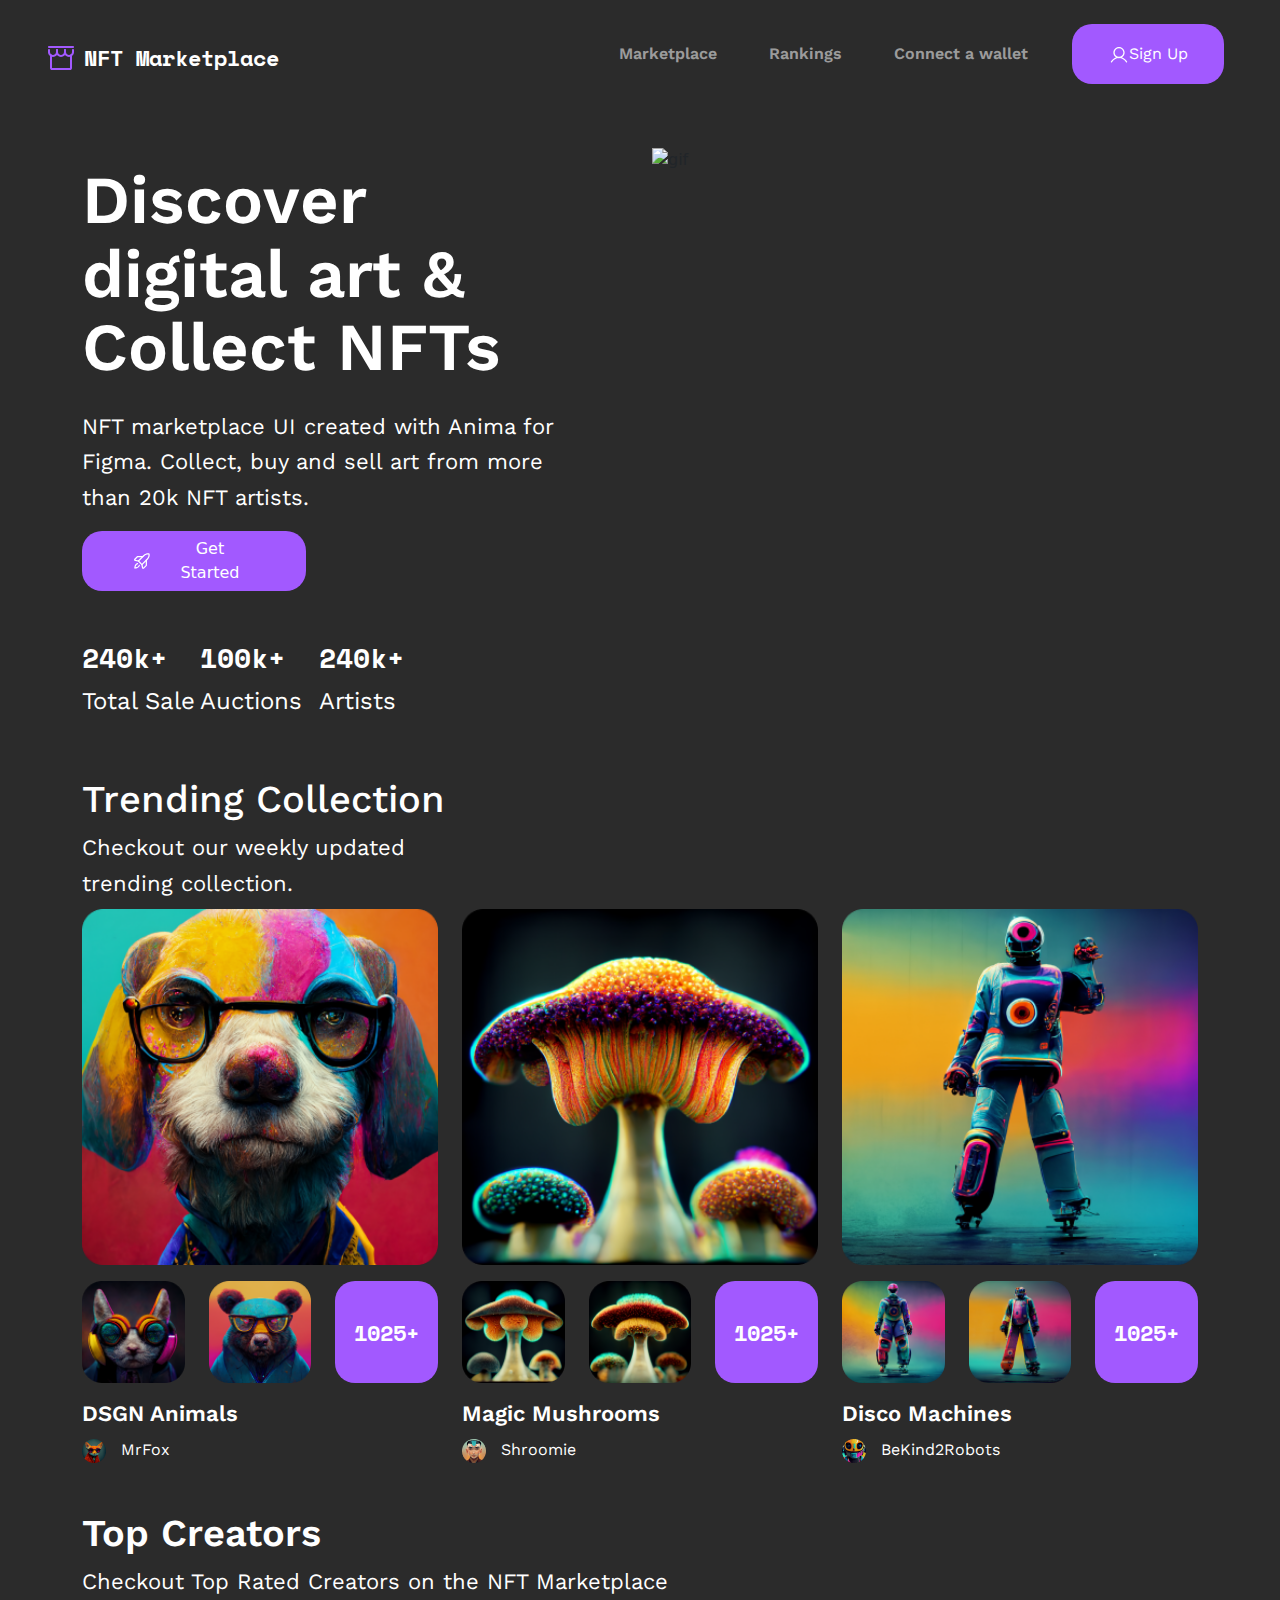
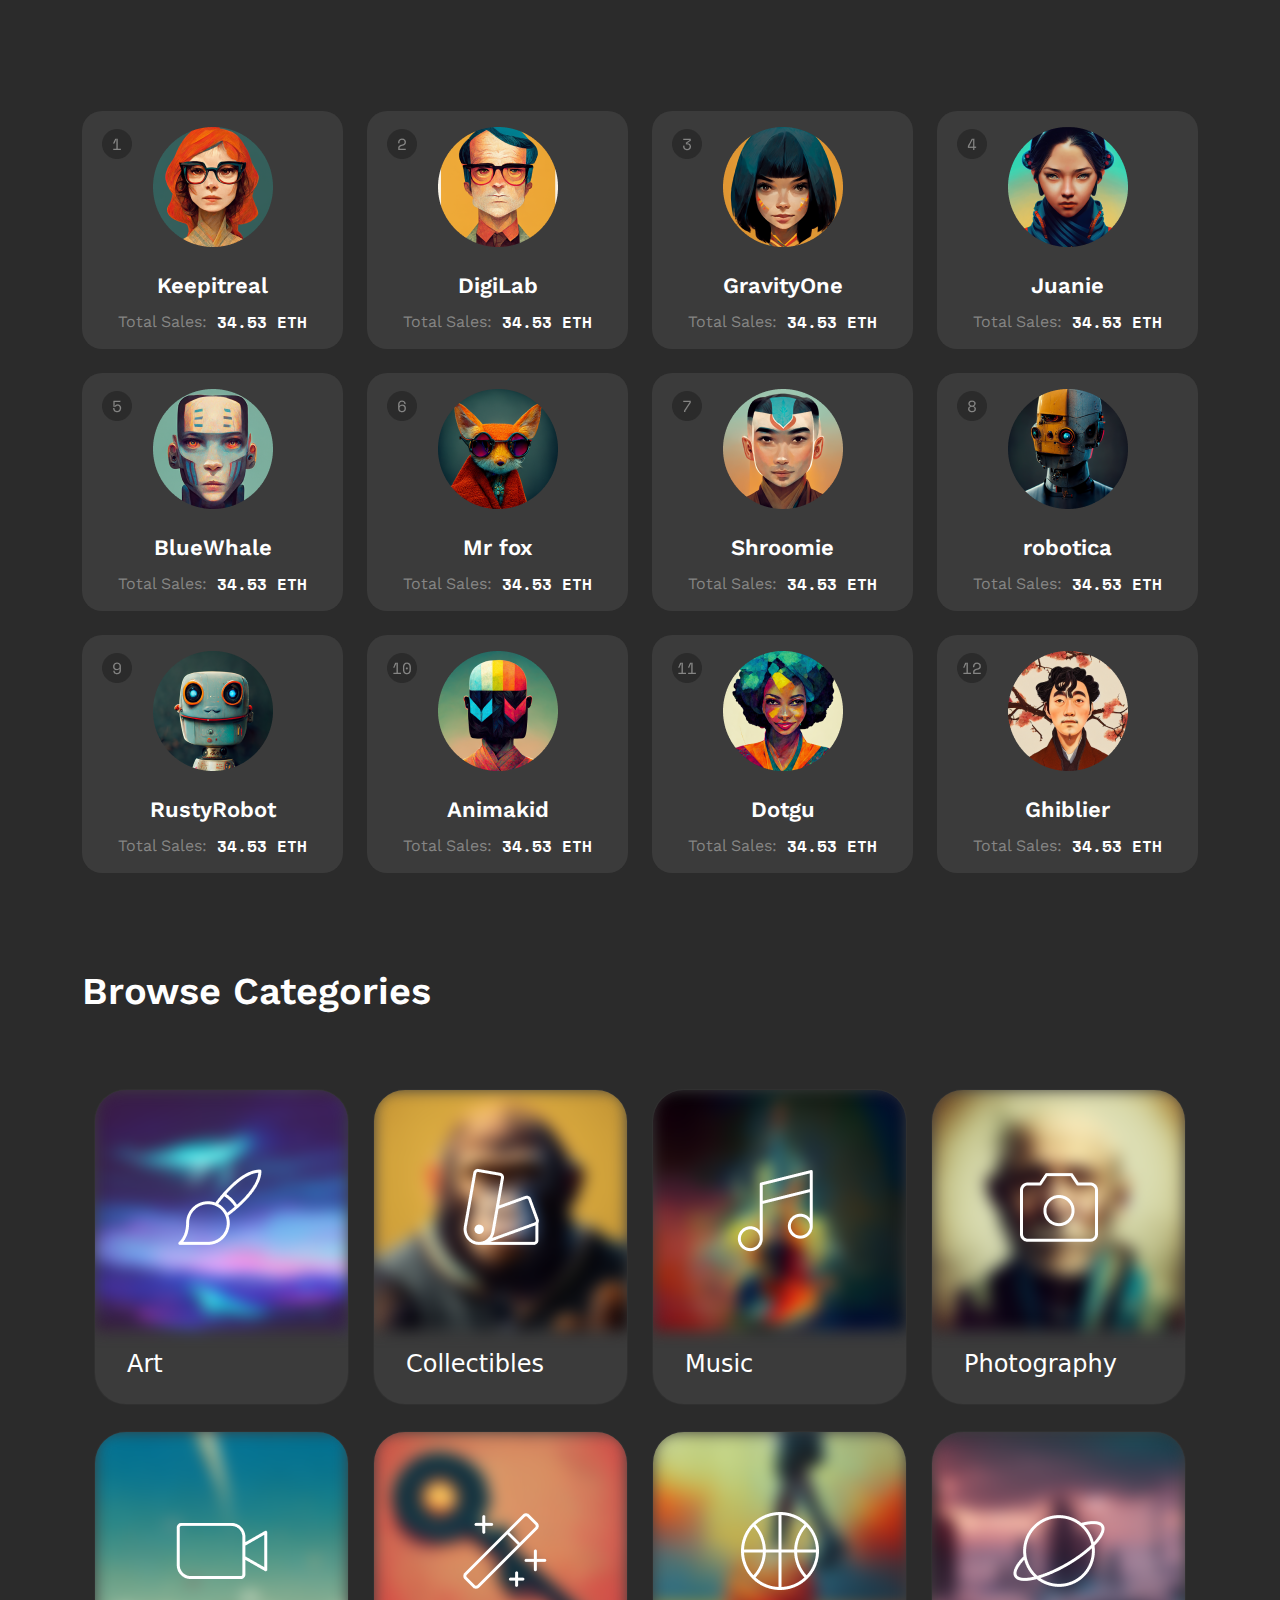
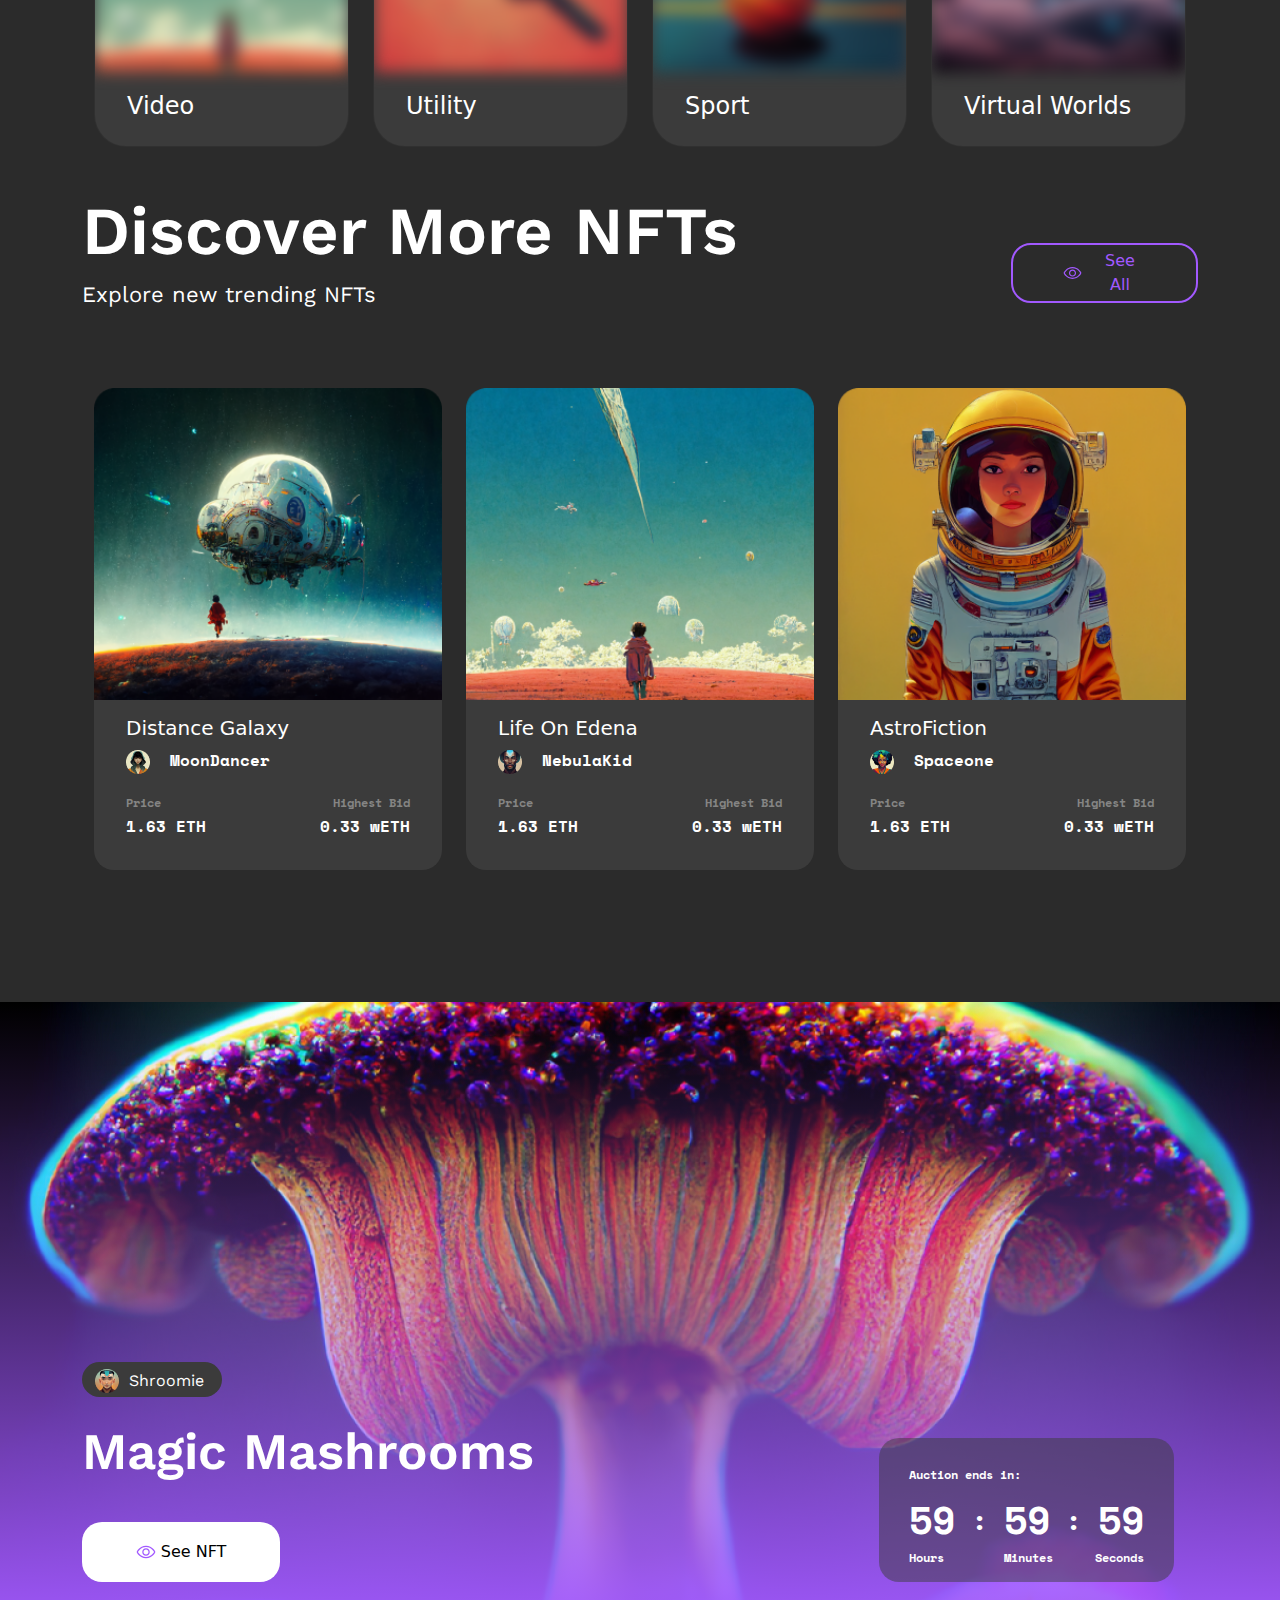
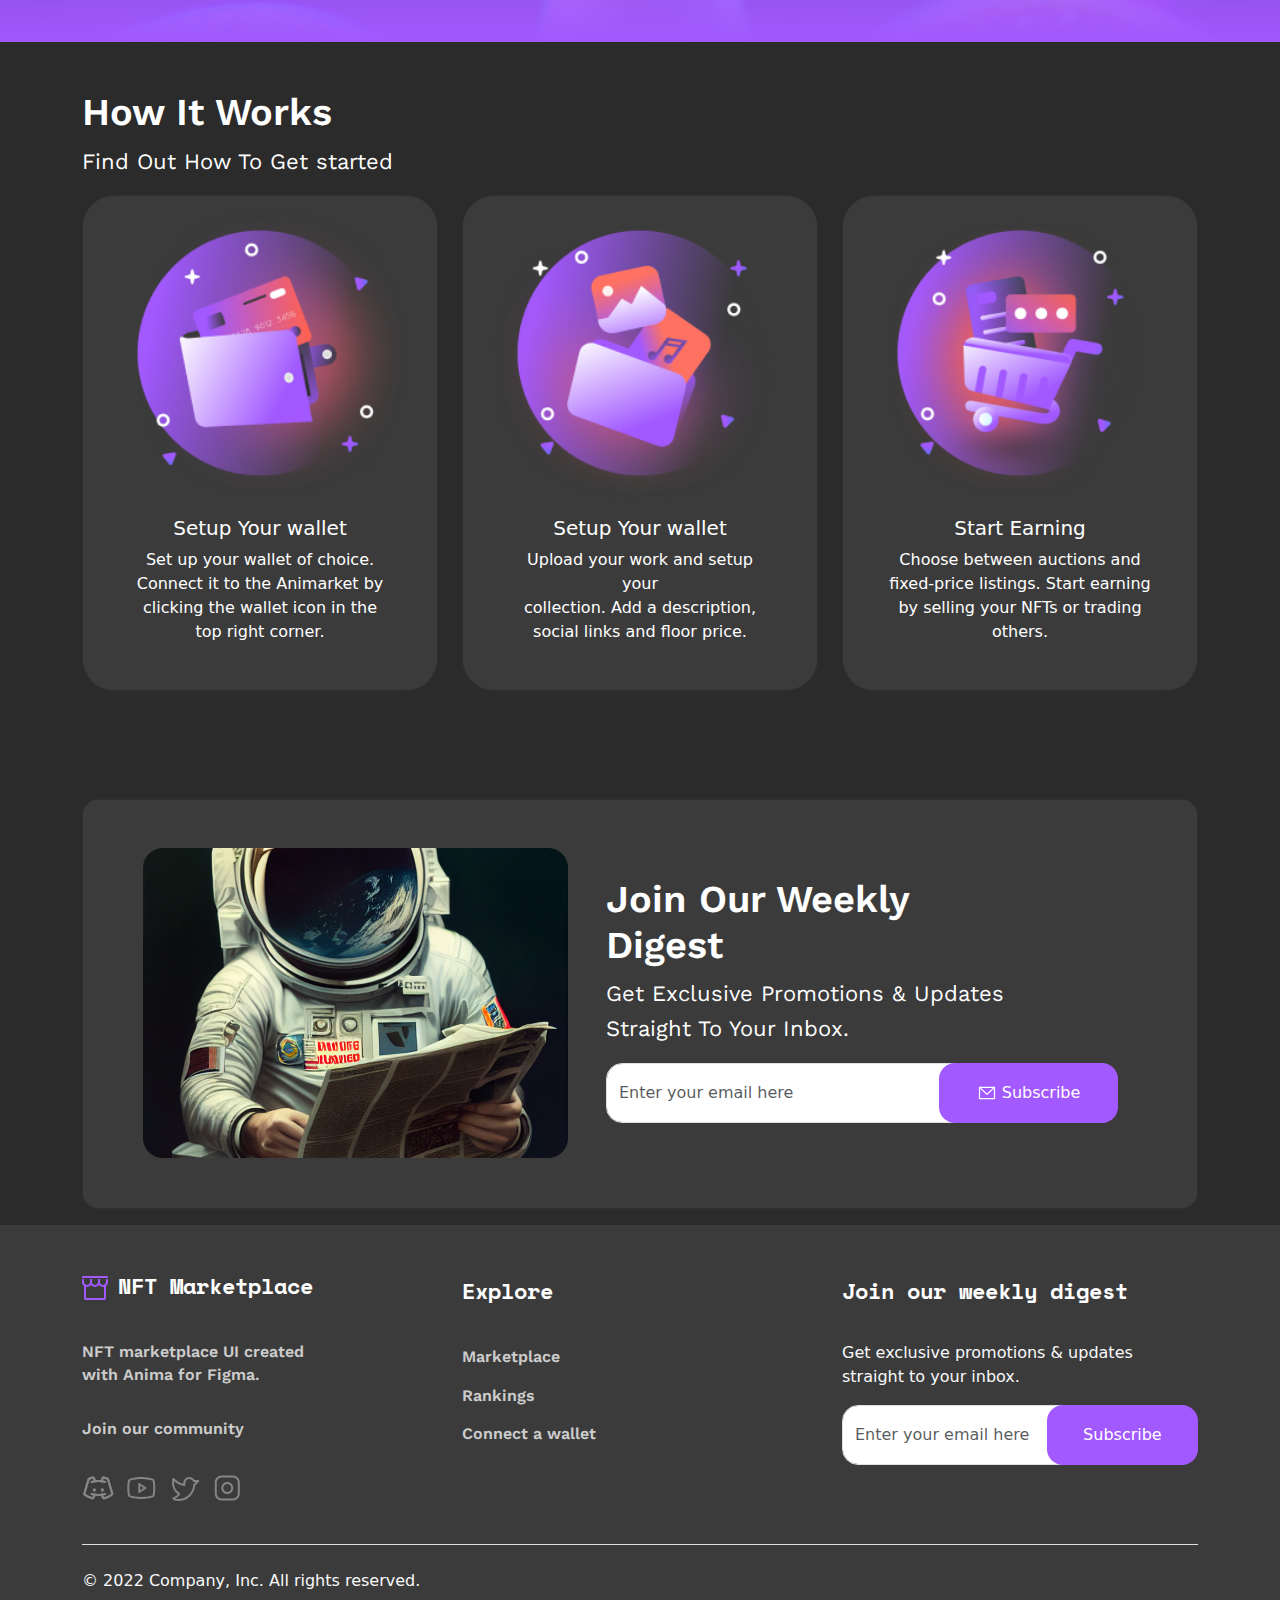
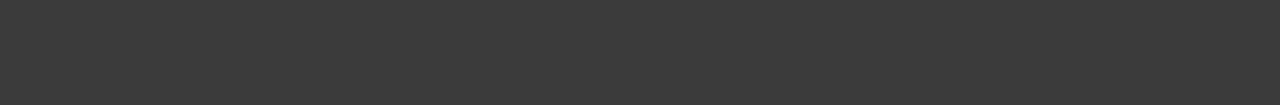
==== commit d1f82a83: "initial commit" ====
--- a/index.html
+++ b/index.html
@@ -316,7 +316,7 @@
                         style="top:18px !important; left: 20px !important;">
                     <div class="row">
                         <div class="col-md-12 col-sm-5 d-flex justify-content-center pt-3">
-                            <img src="Images/Avatar Placeholder.png" class="avatar3">
+                            <img src="Images/Avatar Placeholder (4).png ">
                         </div>
                         <div class="col-md-12 col-sm-7 pb-3 pt-4">
                             <h4 class="Keepitreal1">Juanie</h4>
